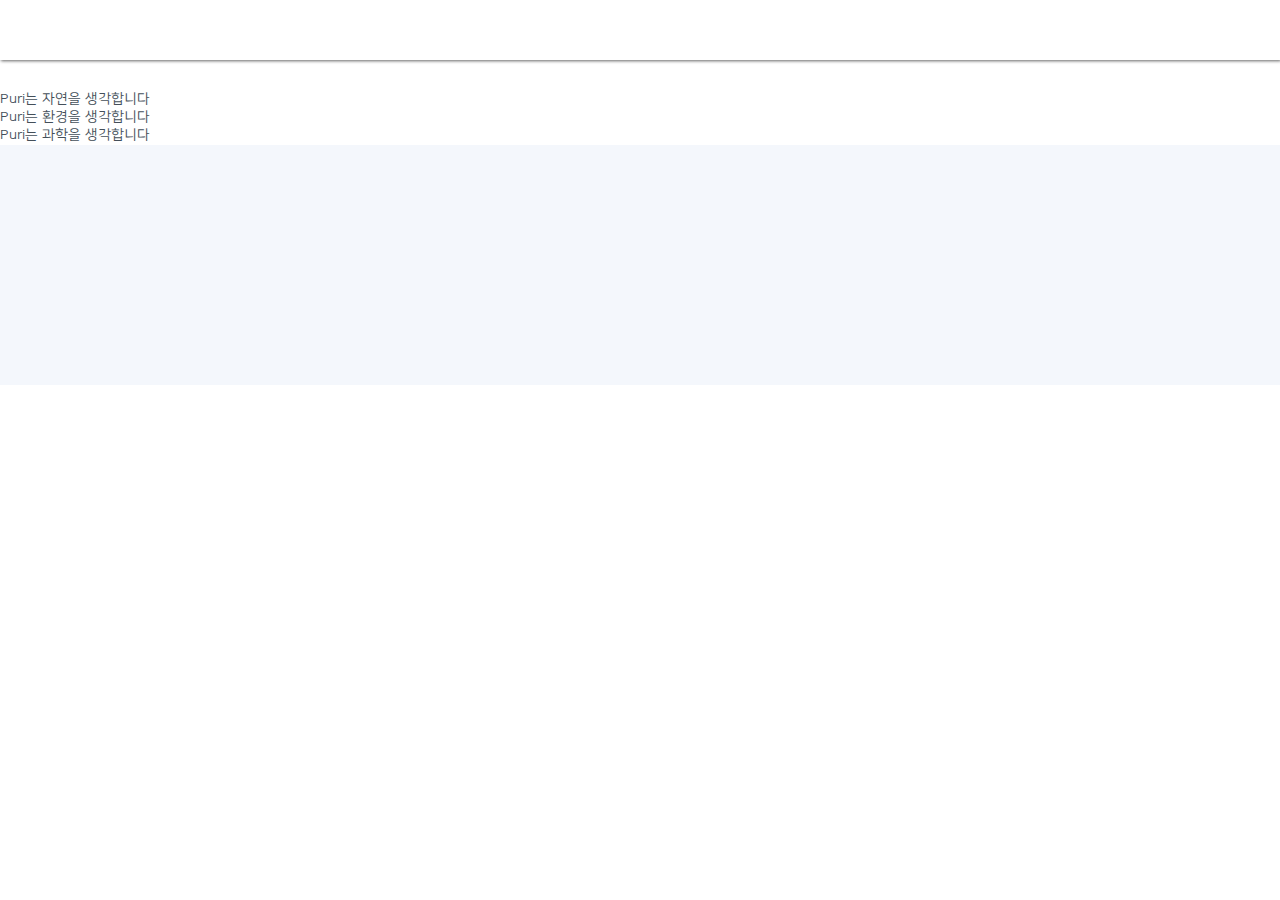
==== sub/brand.html @ 13bd7150 "index fixed, add brand page" ====
<!DOCTYPE html>
<html lang="ko">
<head>
    <meta charset="utf-8">
    <title> brand : Puri cosmetic </title>
    <meta name="viewport" content="width=device-width, initial-scale=1.0">
    <link rel="stylesheet" href="../assets/css/common.css">
    <link rel="apple-touch-icon" href="../assets/images/favicon.png"> <!-- 아이폰 전용 -->
    <link rel="shortcut icon" href="../assets/images/favicon.png"> <!-- 안드로이드폰 전용 -->
    <script src="../assets/js/jquery-1.12.4.min.js"></script>
    <script src="../assets/js/swiper.min.js"></script>
    <script src="../assets/js/common.js"></script>
</head>
<body>
    <header id="header"></header>

    <section id="content">
        <h3 class="sr-only">퓨리 브랜드 소개</h3>
        <article class="about_puri">
            <div class="swiper-container">
                <!-- 슬라이더 상세내용 그룹 -->
                <div class="swiper-wrapper">
                    <!-- 상세내용 -->
                    <div class="swiper-slide">
                        
                    </div>
                    <div class="swiper-slide">
                        
                    </div>
                    
                </div>
            
                <!-- 스크롤바 타입 -->
                <div class="swiper-scrollbar"></div>
            </div>
        </article>

        <article id="brandTab">
            <ul class="tablist" role="tablist" aria-label="브랜드 소개">
                <li class="tab" role="tab" id="tab1" aria-controls="tabpanel1"></li>
                <li class="tab" role="tab" id="tab2" aria-controls="tabpanel1"></li>
                <li class="tab" role="tab" id="tab3" aria-controls="tabpanel1"></li>
            </ul>

            <div class="tabpanel" role="tabpanel" id="tabpanel1" aria-labelledby="tab1">
                <div class="nature_visual">
                    <p>Puri는 <span>자연</span>을 생각합니다</p>
                </div>
                <div>
                    <div class="nature_img1"></div>
                    <strong></strong>
                    <p></p>
                </div>
                <div class="even">
                    <div class="nature_img2"></div>
                    <strong></strong>
                    <p></p>
                </div>
                <div>
                    <div class="nature_img3"></div>
                    <strong></strong>
                    <p></p>
                </div>
            </div>
            <div class="tabpanel" role="tabpanel" id="tabpanel2" aria-labelledby="tab2">
                <div class="eco_visual">
                    <p>Puri는 <span>환경</span>을 생각합니다</p>
                </div>
                <div>
                    <div class="eco_img1"></div>
                    <strong></strong>
                    <p></p>
                </div>
                <div class="even">
                    <div class="eco_img2"></div>
                    <strong></strong>
                    <p></p>
                </div>
                <div>
                    <div class="eco_img3"></div>
                    <strong></strong>
                    <p></p>
                </div>
            </div>
            <div class="tabpanel" role="tabpanel" id="tabpanel3" aria-labelledby="tab3">
                <div class="science_visual">
                    <p>Puri는 <span>과학</span>을 생각합니다</p>
                </div>
                <div>
                    <div class="science_img1"></div>
                    <strong></strong>
                    <p></p>
                </div>
                <div class="even">
                    <div class="science_img2"></div>
                    <strong></strong>
                    <p></p>
                </div>
                <div>
                    <div class="science_img3"></div>
                    <strong></strong>
                    <p></p>
                </div>
            </div>
        </article>
    </section>

    <footer id="footer"></footer>
</body>
</html>
---- assets/css/common.css ----
@font-face {
  font-family: nanumS;
  font-weight: 300;
  src: url("../fonts/NanumSquareL.woff") format("woff"), url("../fonts/NanumSquareL.woff2") format("woff2"), url("../fonts/NanumSquareL.ttf") format("truetype"); }
@font-face {
  font-family: nanumS;
  font-weight: 400;
  src: url("../fonts/NanumSquareR.woff") format("woff"), url("../fonts/NanumSquareR.woff2") format("woff2"), url("../fonts/NanumSquareR.ttf") format("truetype"); }
@font-face {
  font-family: nanumS;
  font-weight: 500;
  src: url("../fonts/NanumSquareB.woff") format("woff"), url("../fonts/NanumSquareB.woff2") format("woff2"), url("../fonts/NanumSquareB.ttf") format("truetype"); }
@font-face {
  font-family: ave;
  font-weight: 400;
  src: url("../fonts/AvenirLTStd-Roman.woff") format("woff"), url("../fonts/AvenirLTStd-Roman.woff2") format("woff2"), url("../fonts/AvenirLTStd-Roman.otf") format("opentype"); }
@font-face {
  font-family: ave;
  font-weight: 500;
  src: url("../fonts/Avenir-Heavy.woff") format("woff"), url("../fonts/AvenirLTStd-Heavy.woff2") format("woff2"), url("../fonts/AvenirLTStd-Heavy.ttf") format("truetype"); }
body, h1, h2, h3, h4, h5, h6, p, ul, button {
  padding: 0;
  margin: 0; }

h1, h2, h3, h4, h5, h6 {
  font-family: ave;
  color: #64b3f4; }

ul {
  list-style: none; }

a:link, a:visited, a:hover, a:active {
  text-decoration: none;
  color: inherit; }

button {
  border: none;
  background: none;
  cursor: pointer;
  color: inherit; }

img {
  vertical-align: top; }

address {
  font-style: normal; }

header, nav, section, article, footer {
  display: block; }

/* common class */
.f_l {
  float: left; }

.f_r {
  float: right; }

.p_r {
  position: relative; }

.p_a {
  position: absolute; }

.clearfix::after {
  content: "";
  display: block;
  clear: both; }

.sr-only {
  position: absolute;
  top: 0;
  left: -9999px; }

.area {
  padding-left: 16px;
  padding-right: 16px; }

.menu_area {
  padding-left: 30px;
  padding-right: 30px; }

.boxarea {
  -webkit-border-radius: 10px;
  border-radius: 10px;
  -webkit-box-shadow: 1px 1px 3px #666;
  box-shadow: 1px 1px 3px #666; }

body {
  font-family: nanumS;
  font-size: 14px;
  color: #444f59;
  line-height: 1.3; }

#wrap {
  min-width: 320px; }

#content {
  padding-top: 90px; }

/* svg */
#logo .st0 {
  fill: #64b3f4; }

#cartIcon .st0 {
  fill: none;
  stroke: #64b3f4;
  stroke-width: 7;
  stroke-linecap: round;
  stroke-linejoin: round;
  stroke-miterlimit: 10; }
#cartIcon .st1 {
  fill: none;
  stroke: #64b3f4;
  stroke-width: 6;
  stroke-linecap: round;
  stroke-linejoin: round;
  stroke-miterlimit: 10; }

#searchIcon .st2 {
  fill: none;
  stroke: #64b3f4;
  stroke-width: 7;
  stroke-linecap: round;
  stroke-linejoin: round;
  stroke-miterlimit: 10; }
#searchIcon .st3 {
  fill: none;
  stroke: #64b3f4;
  stroke-width: 7;
  stroke-linecap: round;
  stroke-linejoin: round;
  stroke-miterlimit: 10; }

/* header */
#header {
  -webkit-box-shadow: 1px 1px 3px #666;
  box-shadow: 1px 1px 3px #666;
  position: fixed;
  width: 100%;
  z-index: 700;
  height: 60px;
  background: #fff; }

#header .headertop {
  width: 100vw;
  margin: 20px 16px 12px;
  z-index: 800; }
  #header .headertop .logo, #header .headertop .quick {
    top: 0; }
  #header .headertop .logo {
    height: 28px;
    width: 60px;
    left: 50%;
    margin-left: -10vw; }
  #header .headertop .quick {
    height: 24px;
    right: 12vw; }
  #header .headertop .quick li {
    float: right;
    height: 24px;
    width: 30px;
    margin-left: 3px; }
  #header .headertop #searchIcon {
    height: 23px; }

.btn_menu {
  height: 20px;
  width: 26px;
  margin-top: 3px;
  z-index: 1000; }
  .btn_menu .line {
    -webkit-border-radius: 40px;
    border-radius: 40px;
    -webkit-transition: all 0.5s;
    -o-transition: all 0.5s;
    transition: all 0.5s;
    position: absolute;
    height: 2px;
    background: #64b3f4; }
    .btn_menu .line.top {
      top: 0;
      width: 100%; }
    .btn_menu .line.mid {
      top: 9px;
      width: 80%; }
    .btn_menu .line.btm {
      top: 18px;
      width: 60%; }

#header #headerSearch {
  visibility: hidden;
  position: fixed;
  top: 60px;
  width: 100%;
  height: 50px;
  background: #444f59;
  z-index: 800; }
  #header #headerSearch #searchForm {
    -webkit-border-radius: 100px;
    border-radius: 100px;
    position: relative;
    background: #fff;
    margin: 10px 70px 10px 16px;
    height: 30px; }
    #header #headerSearch #searchForm #searchKeyword, #header #headerSearch #searchForm button {
      position: absolute;
      top: 4px;
      height: 20px; }
    #header #headerSearch #searchForm #searchKeyword {
      border: none;
      color: inherit;
      left: 16px; }
    #header #headerSearch #searchForm button {
      right: 16px; }
  #header #headerSearch .search_close {
    position: absolute;
    width: 21px;
    height: 21px;
    top: 14px;
    right: 16px; }

/* gnb */
#dim {
  position: fixed;
  width: 100%;
  height: 100%;
  z-index: 800;
  top: 0;
  left: 0;
  background: #64b3f4; }

#header #gnb {
  /* visibility: hidden; */
  position: fixed;
  top: 0;
  left: -500px;
  bottom: 0;
  background: #fff;
  overflow-y: auto;
  z-index: 900;
  width: 90%; }

.sign_util {
  height: 50px;
  width: 100%; }
  .sign_util > button {
    -webkit-border-radius: 100px;
    border-radius: 100px;
    position: absolute;
    top: 82px;
    height: 35px;
    width: 120px;
    font-size: 15px; }
  .sign_util .signup {
    left: 0;
    margin-left: 29px;
    background: #f4f7fc; }
  .sign_util .login {
    right: 0;
    background: #64b3f4;
    color: #fff; }

/* main */
#content article h4 {
  font-size: 18px;
  letter-spacing: 3px;
  margin: 50px 0 20px; }
  #content article h4 span {
    font-weight: 400; }

.main_visual_bnr .swiper-container {
  height: 380px; }
  .main_visual_bnr .swiper-container .swiper-slide {
    width: 274px;
    height: 356px;
    margin-right: 10px; }
    .main_visual_bnr .swiper-container .swiper-slide a {
      display: block;
      width: 100%;
      height: 100%;
      background: no-repeat center; }
    .main_visual_bnr .swiper-container .swiper-slide .bnr1 {
      background-image: url("../images/main/main_banner1.jpg"); }
    .main_visual_bnr .swiper-container .swiper-slide .bnr2 {
      background-image: url("../images/main/main_banner2.jpg"); }
.main_visual_bnr .swiper-pagination-fraction {
  bottom: 100px; }

@media screen and (-webkit-min-device-pixel-ratio: 3), screen and (min-resolution: 3dpi), screen and (min-resolution: 3dppx) {
  .main_visual_bnr .bnr1 {
    background-image: url("../images/main/main_banner1x3.jpg"); } }
@media screen and (-webkit-min-device-pixel-ratio: 3), screen and (min-resolution: 3dpi), screen and (min-resolution: 3dppx) {
  .main_visual_bnr .bnr1 {
    background-image: url("../images/main/main_banner2x3.jpg"); } }
.md_visual1 {
  display: block;
  height: 113px;
  width: 100%;
  background: url("../images/main/md_img1.jpg") no-repeat;
  margin-bottom: 18px; }

.md_box {
  width: 100%; }
  .md_box, .md_box .md_visual2, .md_box .md_visual3 {
    height: 113px; }
  .md_box .md_visual2 {
    background: url("../images/main/md_img2.jpg") no-repeat;
    width: 30%;
    margin-right: 5%; }
  .md_box .md_visual3 {
    background: url("../images/main/md_img3.jpg") no-repeat;
    width: 65%; }

.main_bestsellor .swiper-container {
  height: 160px;
  width: 360px; }
  .main_bestsellor .swiper-container .swiper-slide div {
    height: 110px;
    width: 110px;
    background: no-repeat center;
    margin-bottom: 10px;
    margin-right: 10px; }
  .main_bestsellor .swiper-container .swiper-slide .best_item_img1 {
    background-image: url("../images/main/product1.jpg"); }
  .main_bestsellor .swiper-container .swiper-slide .best_item_img2 {
    background-image: url("../images/main/product2.jpg"); }
  .main_bestsellor .swiper-container .swiper-slide .best_item_img3 {
    background-image: url("../images/main/product3.jpg"); }
  .main_bestsellor .swiper-container .swiper-slide .best_item_img4 {
    background-image: url("../images/main/product4.jpg"); }
  .main_bestsellor .swiper-container .swiper-slide .best_item_img5 {
    background-image: url("../images/main/product5.jpg"); }

.main_brand .main_brand_img {
  width: 100%;
  height: 172px;
  background: url("../images/main/main_brand.jpg") no-repeat center;
  margin-bottom: 50px; }

/* brand page */
/* footer */
#footer {
  width: 100%;
  height: 240px;
  background: #f4f7fc; }
  #footer ul {
    height: 16px;
    padding: 18px 0;
    color: #666;
    width: 360px; }
    #footer ul li {
      padding-right: 20px; }
  #footer strong {
    font-size: 16px; }
  #footer address {
    margin: 18px 0 18px; }
    #footer address span {
      color: #666;
      margin-bottom: 5px; }
    #footer address span::after {
      content: "";
      display: inline-block;
      width: 1px;
      height: 13px;
      margin: 2px 5px 0;
      background: #666; }

@media screen and (-webkit-min-device-pixel-ratio: 3), screen and (min-resolution: 3dpi), screen and (min-resolution: 3dppx) {
  .main_topvisual::before {
    background-image: url("../images/main/mv01x3.jpg"); } }

/*# sourceMappingURL=common.css.map */
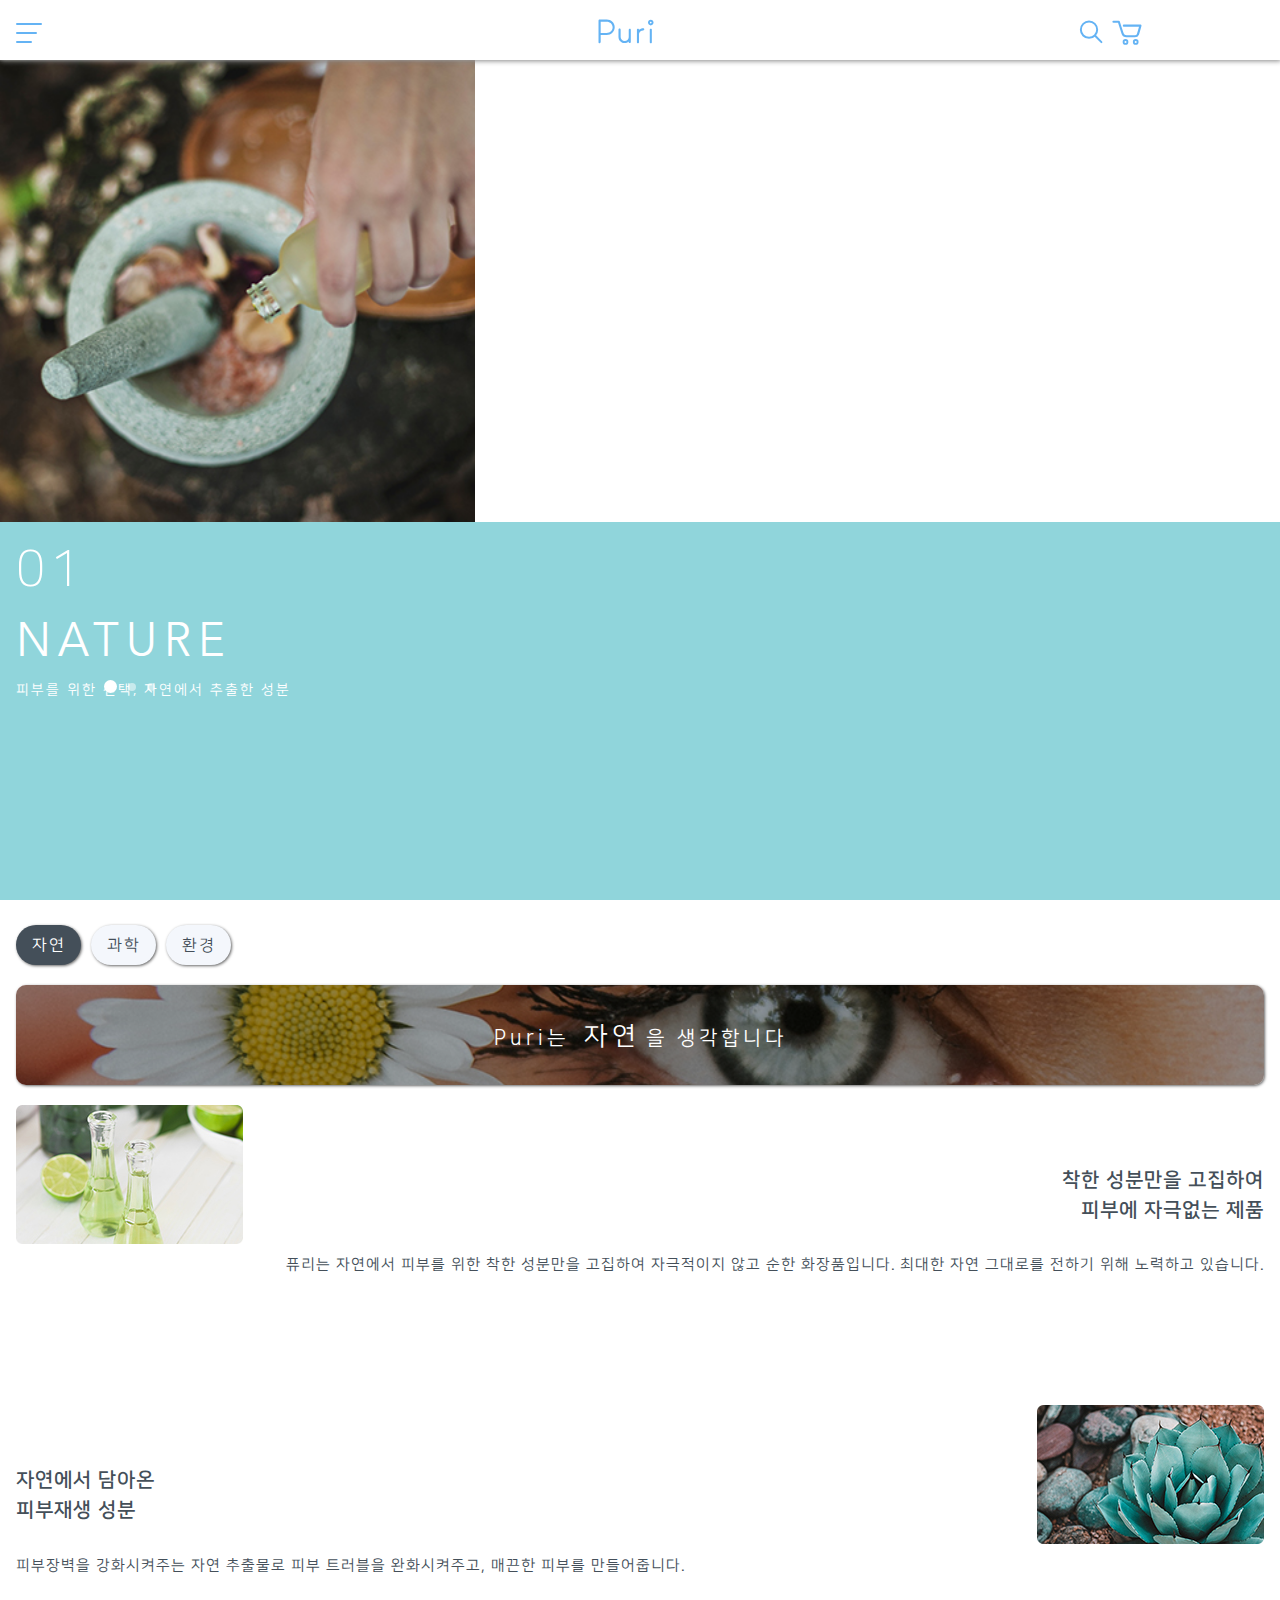
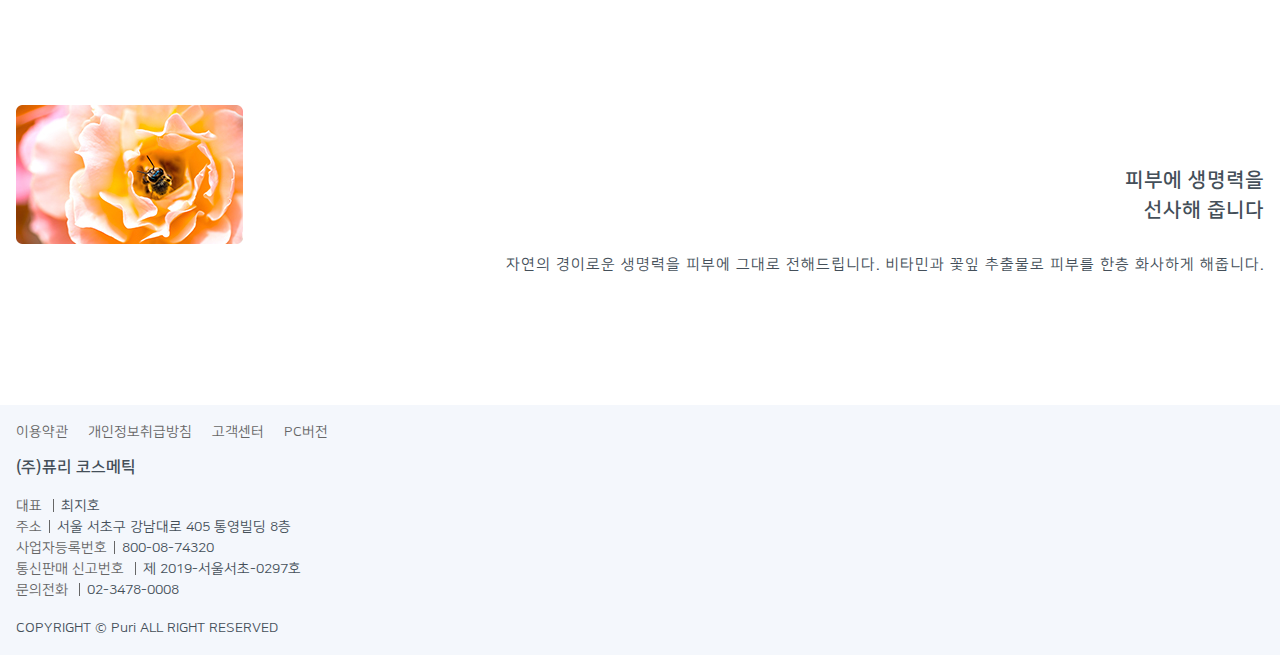
==== commit ac96af25: "1/13 project final" ====
--- a/sub/brand.html
+++ b/sub/brand.html
@@ -4,6 +4,7 @@
     <meta charset="utf-8">
     <title> brand : Puri cosmetic </title>
     <meta name="viewport" content="width=device-width, initial-scale=1.0">
+    <link rel="stylesheet" href="../assets/css/swiper.css">
     <link rel="stylesheet" href="../assets/css/common.css">
     <link rel="apple-touch-icon" href="../assets/images/favicon.png"> <!-- 아이폰 전용 -->
     <link rel="shortcut icon" href="../assets/images/favicon.png"> <!-- 안드로이드폰 전용 -->
@@ -12,99 +13,423 @@
     <script src="../assets/js/common.js"></script>
 </head>
 <body>
-    <header id="header"></header>
+    <div id="wrap">
+        <header id="header">
+            <!-- fixed -->
+            <div class="headertop p_r">
+                <!-- bg - lower than nav -->
+                <h1 class="logo p_a">
+                    <a href="../index.html" title="퓨리">
+                        <svg version="1.1" id="logo" xmlns="http://www.w3.org/2000/svg"
+                            xmlns:xlink="http://www.w3.org/1999/xlink" x="0px" y="0px" viewBox="0 0 66.7 30"
+                            style="enable-background:new 0 0 66.7 30;" xml:space="preserve">
+                            <path class="st3"
+                                d="M11.9,1.8H4C3.3,1.8,2.8,2.3,2.8,3v23.9C2.8,27.5,3.3,28,4,28c0.6,0,1.2-0.5,1.2-1.2v-7.9h6.7c5,0,8.9-3.8,8.9-8.6C20.8,5.6,16.9,1.8,11.9,1.8z M18.5,10.4c0,3.5-2.8,6.2-6.6,6.2H5.2V4.1h6.7C15.6,4.1,18.5,6.8,18.5,10.4z" />
+                            <path class="st3"
+                                d="M37.6,12c-0.6,0-1.2,0.5-1.2,1.2l0,8.2c-0.1,2.4-2.1,4.3-4.5,4.3c-2.5,0-4.5-2-4.5-4.5V13c0-0.6-0.5-1.2-1.2-1.2s-1.2,0.5-1.2,1.2v8.1c0,3.8,3.1,6.8,6.8,6.8c1.7,0,3.3-0.6,4.5-1.7v0.5c0,0.6,0.5,1.2,1.2,1.2c0.6,0,1.2-0.5,1.2-1.2V13.2C38.8,12.5,38.3,12,37.6,12z" />
+                            <path class="st3"
+                                d="M52.5,11.4c-1.7,0-3.4,0.6-4.7,1.8v-0.1c0-0.6-0.5-1.1-1.1-1.1h-0.1c-0.6,0-1.1,0.5-1.1,1.1v13.8c0,0.6,0.5,1.1,1.1,1.1h0.1c0.6,0,1.1-0.5,1.1-1.1l0-9c0.1-2.4,2.1-4.1,4.7-4.1c0.6,0,1.2-0.5,1.2-1.2S53.2,11.4,52.5,11.4z" />
+                            <g>
+                                <path class="st3"
+                                    d="M61,12h-0.1c-0.6,0-1.1,0.5-1.1,1.1v13.8c0,0.6,0.5,1.1,1.1,1.1H61c0.6,0,1.1-0.5,1.1-1.1V13.1C62.1,12.5,61.6,12,61,12z" />
+                                <path class="st3"
+                                    d="M60.9,2c-1.7,0-3.1,1.4-3.1,3.1s1.4,3.1,3.1,3.1c1.7,0,3.1-1.4,3.1-3.1S62.6,2,60.9,2zM61.9,5.1c0,0.5-0.4,1-1,1c-0.5,0-1-0.4-1-1c0-0.5,0.4-1,1-1C61.5,4.2,61.9,4.6,61.9,5.1z" />
+                            </g>
+                        </svg>
+                    </a>
+                </h1>
+                <ul class="quick p_a">
+                    <li>
+                        <a href="">
+                            <span class="sr-only">장바구니</span>
+                            <svg version="1.1" id="cartIcon" xmlns="http://www.w3.org/2000/svg"
+                                xmlns:xlink="http://www.w3.org/1999/xlink" x="0px" y="0px" viewBox="0 0 99 84"
+                                style="enable-background:new 0 0 99 84;" xml:space="preserve">
+                                <path class="st0"
+                                    d="M4.8,5.6h17.7c6.7,21.3,11.7,36.4,13,40.4c1.8,5.8,6.8,7.7,12.6,7.7s21.2,0,27.2,0c6,0,8.6-1.7,10.3-6.4s8.3-28.7,8.3-28.7H39.1" />
+                                <circle class="st1" cx="44.6" cy="72.5" r="6.4" />
+                                <circle class="st1" cx="78.3" cy="72.5" r="6.4" />
+                            </svg>
+                        </a>
+                    </li>
+                    <li>
+                        <button type="button" id="search_btn" title="검색바 열기">
+                            <svg version="1.1" id="searchIcon" xmlns="http://www.w3.org/2000/svg"
+                                xmlns:xlink="http://www.w3.org/1999/xlink" x="0px" y="0px" viewBox="0 0 86.5 85"
+                                style="enable-background:new 0 0 86.5 85;" xml:space="preserve">
+                                <path class="st0"
+                                    d="M55.9,54.7c-11.3,11.3-29.5,11.3-40.8,0s-11.3-29.5,0-40.8s29.5-11.3,40.8,0S67.2,43.4,55.9,54.7" />
+                                <line class="st1" x1="57.2" y1="56" x2="79.4" y2="78.2" />
+                            </svg>
+                        </button>
+                    </li>
+                </ul>
+            </div>
+            <button type="button" class="btn_menu p_r">
+                <span class="sr-only">메뉴열기</span>
+                <span class="line top"></span>
+                <span class="line mid"></span>
+                <span class="line btm"></span>
+            </button>
+            <div class="header_search" id="headerSearch">
+                <form class="search_form" id="searchForm" action="index.html">
+                    <label for="searchKeyword" class="sr-only">검색창</label>
+                    <input type="text" id="searchKeyword" placeholder="검색어를 입력하세요">
+                    <button>
+                        <svg version="1.1" id="searchIcon2" xmlns="http://www.w3.org/2000/svg"
+                            xmlns:xlink="http://www.w3.org/1999/xlink" x="0px" y="0px" viewBox="0 0 86.5 85"
+                            style="enable-background:new 0 0 86.5 85;" xml:space="preserve">
+                            <path class="st0"
+                                d="M55.9,54.7c-11.3,11.3-29.5,11.3-40.8,0s-11.3-29.5,0-40.8s29.5-11.3,40.8,0S67.2,43.4,55.9,54.7" />
+                            <line class="st1" x1="57.2" y1="56" x2="79.4" y2="78.2" />
+                        </svg>
+                    </button>
+                </form>
+                <button type="button" class="search_close">
+                    <img src="../assets/images/common/search_close.png" alt="검색창 닫기"
+                        srcset="../assets/images/common/search_closex3.png 3x">
+                </button>
+            </div>
+            <!-- menu -->
+            <!-- <div id="dim"></div> 스크립트로 동적 생성-->
+            <nav id="gnb">
+                <h1 class="logo p_a">
+                    <a href="../sub/brand.html" data-link="first" title="브랜드 소개">
+                        <svg version="1.1" id="logoIcon" xmlns="http://www.w3.org/2000/svg"
+                            xmlns:xlink="http://www.w3.org/1999/xlink" x="0px" y="0px" viewBox="0 0 119.4 58.9"
+                            style="enable-background:new 0 0 119.4 58.9;" xml:space="preserve">
+                            <g id="XMLID_98_">
+                                <path id="XMLID_106_" class="st3" d="M37.7,8.2h-7.9c-0.6,0-1.2,0.5-1.2,1.2v23.9c0,0.6,0.5,1.2,1.2,1.2c0.6,0,1.2-0.5,1.2-1.2v-7.9h6.7c5,0,8.9-3.8,8.9-8.6C46.6,12,42.7,8.2,37.7,8.2z M44.3,16.8c0,3.5-2.8,6.2-6.6,6.2H31V10.6h6.7C41.5,10.6,44.3,13.2,44.3,16.8z" />
+                                <path id="XMLID_105_" class="st3" d="M63.4,18.4c-0.6,0-1.2,0.5-1.2,1.2l0,8.2c-0.1,2.4-2.1,4.3-4.5,4.3c-2.5,0-4.5-2-4.5-4.5v-8.1c0-0.6-0.5-1.2-1.2-1.2c-0.6,0-1.2,0.5-1.2,1.2v8.1c0,3.8,3.1,6.8,6.8,6.8c1.7,0,3.3-0.6,4.5-1.7v0.5c0,0.6,0.5,1.2,1.2,1.2s1.2-0.5,1.2-1.2V19.6C64.6,19,64.1,18.4,63.4,18.4z" />
+                                <path id="XMLID_104_" class="st3"
+                                    d="M78.3,17.9c-1.7,0-3.4,0.6-4.7,1.8v-0.1c0-0.6-0.5-1.1-1.1-1.1h-0.1c-0.6,0-1.1,0.5-1.1,1.1v13.8c0,0.6,0.5,1.1,1.1,1.1h0.1c0.6,0,1.1-0.5,1.1-1.1l0-9c0.1-2.4,2.1-4.1,4.7-4.1c0.6,0,1.2-0.5,1.2-1.2S79,17.9,78.3,17.9z" />
+                                <g id="XMLID_99_">
+                                    <path id="XMLID_103_" class="st3" d="M86.8,18.4h-0.1c-0.6,0-1.1,0.5-1.1,1.1v13.8c0,0.6,0.5,1.1,1.1,1.1h0.1c0.6,0,1.1-0.5,1.1-1.1V19.5C87.9,18.9,87.4,18.4,86.8,18.4z" />
+                                    <path id="XMLID_100_" class="st3" d="M86.7,8.5c-1.7,0-3.1,1.4-3.1,3.1s1.4,3.1,3.1,3.1c1.7,0,3.1-1.4,3.1-3.1S88.5,8.5,86.7,8.5zM87.7,11.6c0,0.5-0.4,1-1,1s-1-0.4-1-1c0-0.5,0.4-1,1-1S87.7,11,87.7,11.6z" />
+                                </g>
+                            </g>
+                            <g id="XMLID_96_">
+                                <path id="XMLID_97_" class="st0" d="M31.3,41.1c0.4,0,0.8,0,1.1,0.1c0.3,0.1,0.6,0.2,0.8,0.3c0.1,0.1,0.2,0.2,0.2,0.3
+                                    c0,0.1,0,0.2-0.1,0.3c-0.1,0.1-0.2,0.1-0.3,0.2c-0.1,0-0.2,0-0.3-0.1c-0.2-0.1-0.4-0.2-0.7-0.3c-0.2-0.1-0.5-0.1-0.8-0.1
+                                    c-0.6,0-1.1,0.2-1.4,0.5c-0.3,0.4-0.5,0.9-0.5,1.7v0.3c0,0.8,0.2,1.3,0.5,1.7c0.3,0.4,0.8,0.5,1.4,0.5c0.4,0,0.7,0,0.9-0.1
+                                    c0.3-0.1,0.5-0.2,0.7-0.3c0.1-0.1,0.2-0.1,0.3-0.1c0.1,0,0.2,0.1,0.3,0.2c0.1,0.1,0.1,0.2,0.1,0.3c0,0.1-0.1,0.2-0.2,0.3
+                                    c-0.3,0.2-0.6,0.3-1,0.4c-0.4,0.1-0.8,0.1-1.2,0.1c-0.9,0-1.6-0.2-2.1-0.7c-0.5-0.5-0.7-1.2-0.7-2.2v-0.4c0-1,0.2-1.8,0.7-2.2
+                                    C29.7,41.4,30.4,41.1,31.3,41.1z"/>
+                                <path id="XMLID_110_" class="st0" d="M38.5,41.1c0.9,0,1.6,0.2,2.1,0.7c0.5,0.5,0.7,1.2,0.7,2.2v0.4c0,1-0.2,1.8-0.7,2.2
+                                    c-0.5,0.5-1.2,0.7-2.1,0.7c-0.9,0-1.6-0.2-2.1-0.7c-0.5-0.5-0.7-1.2-0.7-2.2v-0.4c0-1,0.2-1.8,0.7-2.2
+                                    C36.9,41.4,37.6,41.1,38.5,41.1z M38.5,41.9c-0.6,0-1.1,0.2-1.4,0.5c-0.3,0.3-0.5,0.9-0.5,1.7v0.3c0,0.8,0.2,1.4,0.5,1.7
+                                    c0.3,0.3,0.8,0.5,1.4,0.5c0.6,0,1.1-0.2,1.4-0.5c0.3-0.3,0.5-0.9,0.5-1.7v-0.3c0-0.8-0.2-1.4-0.5-1.7
+                                    C39.6,42.1,39.2,41.9,38.5,41.9z"/>
+                                <path id="XMLID_113_" class="st0" d="M45.9,41.1c0.7,0,1.3,0.1,1.8,0.4c0.1,0.1,0.2,0.1,0.2,0.2c0,0.1,0,0.2,0,0.3
+                                    c-0.1,0.1-0.1,0.2-0.2,0.2c-0.1,0-0.2,0-0.3,0c-0.2-0.1-0.4-0.2-0.6-0.2c-0.2,0-0.5-0.1-0.8-0.1c-0.2,0-0.4,0-0.6,0.1
+                                    c-0.2,0-0.3,0.1-0.4,0.2s-0.2,0.2-0.3,0.3c-0.1,0.1-0.1,0.2-0.1,0.3v0.1c0,0.1,0,0.2,0.1,0.3c0,0.1,0.1,0.2,0.2,0.3
+                                    c0.1,0.1,0.3,0.1,0.5,0.2c0.2,0.1,0.4,0.1,0.7,0.2c0.4,0.1,0.8,0.2,1.1,0.3c0.3,0.1,0.5,0.2,0.7,0.4c0.2,0.1,0.3,0.3,0.4,0.5
+                                    c0.1,0.2,0.1,0.4,0.1,0.6v0.1c0,0.5-0.2,1-0.6,1.3c-0.4,0.3-1,0.5-1.8,0.5c-0.4,0-0.8,0-1.2-0.1c-0.4-0.1-0.7-0.2-1-0.4
+                                    c-0.1-0.1-0.2-0.1-0.2-0.3c0-0.1,0-0.2,0.1-0.3s0.2-0.2,0.3-0.2c0.1,0,0.2,0,0.3,0.1c0.2,0.1,0.5,0.2,0.8,0.3s0.6,0.1,0.9,0.1
+                                    c0.5,0,0.8-0.1,1.1-0.3c0.2-0.2,0.4-0.4,0.4-0.6v-0.1c0-0.1,0-0.3-0.1-0.4c-0.1-0.1-0.1-0.2-0.3-0.3c-0.1-0.1-0.3-0.2-0.5-0.2
+                                    c-0.2-0.1-0.4-0.1-0.7-0.2c-0.4-0.1-0.7-0.1-1-0.2c-0.3-0.1-0.5-0.2-0.7-0.3c-0.2-0.1-0.3-0.3-0.4-0.5c-0.1-0.2-0.1-0.4-0.1-0.7
+                                    v-0.1c0-0.2,0.1-0.5,0.2-0.7c0.1-0.2,0.3-0.4,0.5-0.5c0.2-0.1,0.4-0.3,0.7-0.4C45.2,41.2,45.6,41.1,45.9,41.1z"/>
+                                <path id="XMLID_115_" class="st0" d="M51.7,41.2c0.1,0,0.1,0,0.2,0.1c0.1,0,0.1,0.1,0.2,0.2c0.1,0.1,0.1,0.2,0.2,0.3l1.7,3.5
+                                    l1.7-3.5c0.1-0.1,0.1-0.3,0.2-0.3c0.1-0.1,0.1-0.2,0.2-0.2c0.1,0,0.1-0.1,0.2-0.1c0.1,0,0.2,0,0.3,0h0.1c0.2,0,0.4,0,0.5,0.1
+                                    c0.1,0.1,0.1,0.2,0.1,0.5v5.3c0,0.1,0,0.2-0.1,0.3c-0.1,0.1-0.2,0.1-0.3,0.1s-0.2,0-0.3-0.1c-0.1-0.1-0.1-0.1-0.1-0.3v-5
+                                    c-0.1,0.2-0.1,0.4-0.2,0.5c-0.1,0.1-0.1,0.3-0.2,0.4l-1.5,3c-0.1,0.1-0.1,0.2-0.2,0.3c-0.1,0-0.2,0.1-0.3,0.1c-0.1,0-0.3,0-0.3-0.1
+                                    c-0.1-0.1-0.2-0.2-0.2-0.3l-1.5-3c-0.1-0.1-0.1-0.3-0.2-0.4c-0.1-0.1-0.1-0.3-0.2-0.5v5c0,0.1,0,0.2-0.1,0.3
+                                    c-0.1,0.1-0.2,0.1-0.3,0.1c-0.1,0-0.2,0-0.3-0.1c-0.1-0.1-0.1-0.1-0.1-0.3v-5.3c0-0.2,0-0.4,0.1-0.5c0.1-0.1,0.3-0.1,0.5-0.1h0.1
+                                    C51.5,41.2,51.6,41.2,51.7,41.2z"/>
+                                <path id="XMLID_117_" class="st0" d="M64.1,41.3c0.1,0.1,0.1,0.2,0.1,0.3s0,0.2-0.1,0.3c-0.1,0.1-0.1,0.1-0.3,0.1h-3.1v1.9h2.9
+                                    c0.1,0,0.2,0,0.2,0.1C64,44,64,44.1,64,44.2s0,0.2-0.1,0.3c-0.1,0.1-0.1,0.1-0.2,0.1h-2.9v2.1h3.1c0.1,0,0.2,0,0.3,0.1
+                                    c0.1,0.1,0.1,0.2,0.1,0.3c0,0.1,0,0.2-0.1,0.3c-0.1,0.1-0.1,0.1-0.3,0.1h-3.4c-0.3,0-0.5,0-0.6-0.1c-0.1-0.1-0.2-0.3-0.2-0.5v-4.9
+                                    c0-0.2,0.1-0.4,0.2-0.5c0.1-0.1,0.3-0.1,0.6-0.1h3.3C64,41.2,64.1,41.2,64.1,41.3z"/>
+                                <path id="XMLID_119_" class="st0" d="M71.2,41.3c0.1,0.1,0.1,0.2,0.1,0.3c0,0.1,0,0.2-0.1,0.3C71.1,41.9,71,42,70.9,42h-1.8v5.1
+                                    c0,0.1,0,0.2-0.1,0.3c-0.1,0.1-0.2,0.1-0.3,0.1s-0.2,0-0.3-0.1c-0.1-0.1-0.1-0.2-0.1-0.3V42h-1.8c-0.1,0-0.2,0-0.3-0.1
+                                    c-0.1-0.1-0.1-0.2-0.1-0.3c0-0.1,0-0.2,0.1-0.3c0.1-0.1,0.1-0.1,0.3-0.1h4.6C71,41.2,71.1,41.3,71.2,41.3z"/>
+                                <path id="XMLID_121_" class="st0" d="M73.6,41.2c0.1,0,0.2,0,0.3,0.1c0.1,0.1,0.1,0.2,0.1,0.3v5.5c0,0.1,0,0.2-0.1,0.3
+                                    c-0.1,0.1-0.2,0.1-0.3,0.1c-0.1,0-0.2,0-0.3-0.1c-0.1-0.1-0.1-0.2-0.1-0.3v-5.5c0-0.1,0-0.2,0.1-0.3C73.4,41.2,73.5,41.2,73.6,41.2
+                                    z"/>
+                                <path id="XMLID_123_" class="st0" d="M79.3,41.1c0.4,0,0.8,0,1.1,0.1c0.3,0.1,0.6,0.2,0.8,0.3c0.1,0.1,0.2,0.2,0.2,0.3
+                                    c0,0.1,0,0.2-0.1,0.3c-0.1,0.1-0.2,0.1-0.3,0.2c-0.1,0-0.2,0-0.3-0.1c-0.2-0.1-0.4-0.2-0.7-0.3c-0.2-0.1-0.5-0.1-0.8-0.1
+                                    c-0.6,0-1.1,0.2-1.4,0.5c-0.3,0.4-0.5,0.9-0.5,1.7v0.3c0,0.8,0.2,1.3,0.5,1.7c0.3,0.4,0.8,0.5,1.4,0.5c0.4,0,0.7,0,0.9-0.1
+                                    c0.3-0.1,0.5-0.2,0.7-0.3c0.1-0.1,0.2-0.1,0.3-0.1c0.1,0,0.2,0.1,0.3,0.2s0.1,0.2,0.1,0.3c0,0.1-0.1,0.2-0.2,0.3
+                                    c-0.3,0.2-0.6,0.3-1,0.4c-0.4,0.1-0.8,0.1-1.2,0.1c-0.9,0-1.6-0.2-2.1-0.7c-0.5-0.5-0.7-1.2-0.7-2.2v-0.4c0-1,0.2-1.8,0.7-2.2
+                                    C77.7,41.4,78.4,41.1,79.3,41.1z"/>
+                                <path id="XMLID_125_" class="st0" d="M86.1,41.1c0.7,0,1.3,0.1,1.8,0.4c0.1,0.1,0.2,0.1,0.2,0.2c0,0.1,0,0.2,0,0.3
+                                    c-0.1,0.1-0.1,0.2-0.2,0.2c-0.1,0-0.2,0-0.3,0c-0.2-0.1-0.4-0.2-0.6-0.2c-0.2,0-0.5-0.1-0.8-0.1c-0.2,0-0.4,0-0.6,0.1
+                                    c-0.2,0-0.3,0.1-0.4,0.2c-0.1,0.1-0.2,0.2-0.3,0.3c-0.1,0.1-0.1,0.2-0.1,0.3v0.1c0,0.1,0,0.2,0.1,0.3c0,0.1,0.1,0.2,0.2,0.3
+                                    c0.1,0.1,0.3,0.1,0.5,0.2c0.2,0.1,0.4,0.1,0.7,0.2c0.4,0.1,0.8,0.2,1.1,0.3c0.3,0.1,0.5,0.2,0.7,0.4c0.2,0.1,0.3,0.3,0.4,0.5
+                                    c0.1,0.2,0.1,0.4,0.1,0.6v0.1c0,0.5-0.2,1-0.6,1.3c-0.4,0.3-1,0.5-1.8,0.5c-0.4,0-0.8,0-1.2-0.1c-0.4-0.1-0.7-0.2-1-0.4
+                                    c-0.1-0.1-0.2-0.1-0.2-0.3c0-0.1,0-0.2,0.1-0.3c0.1-0.1,0.2-0.2,0.3-0.2c0.1,0,0.2,0,0.3,0.1c0.2,0.1,0.5,0.2,0.8,0.3
+                                    c0.3,0.1,0.6,0.1,0.9,0.1c0.5,0,0.8-0.1,1.1-0.3c0.2-0.2,0.4-0.4,0.4-0.6v-0.1c0-0.1,0-0.3-0.1-0.4c-0.1-0.1-0.1-0.2-0.3-0.3
+                                    c-0.1-0.1-0.3-0.2-0.5-0.2c-0.2-0.1-0.4-0.1-0.7-0.2c-0.4-0.1-0.7-0.1-1-0.2c-0.3-0.1-0.5-0.2-0.7-0.3c-0.2-0.1-0.3-0.3-0.4-0.5
+                                    c-0.1-0.2-0.1-0.4-0.1-0.7v-0.1c0-0.2,0.1-0.5,0.2-0.7c0.1-0.2,0.3-0.4,0.5-0.5c0.2-0.1,0.4-0.3,0.7-0.4S85.8,41.1,86.1,41.1z"/>
+                            </g>
+                        </svg>
+                    </a>
+                </h1>
+                <a href="../index.html" id="homeBtn">
+                    <span class="sr-only">홈</span>
+                    <svg version="1.1" id="homeIcon" xmlns="http://www.w3.org/2000/svg"
+                        xmlns:xlink="http://www.w3.org/1999/xlink" x="0px" y="0px" viewBox="0 0 99 84"
+                        style="enable-background:new 0 0 99 84;" xml:space="preserve">
+                        <polyline class="st0" points="80.4,44.1 80.4,77.9 20,77.9 20,44.1 " />
+                        <polyline class="st0" points="7.5,38 50.2,6.7 92.9,38 " />
+                        <path class="st0"
+                            d="M46.6,77.8V56.8c0-5.3,4-9.6,8.8-9.6h1c4.8,0,8.8,4.3,8.8,9.6v21.1" />
+                    </svg>
+                </a>
+                <div class="sign_util">
+                    <button type="button" class="signup">회원가입</button>
+                    <button type="button" class="login">로그인</button>
+                </div>
+                <div class="menu_area">
+                    <ul class="quick_menu">
+                        <li class="order">
+                            <a href="">
+                                <div class="icon">
+                                    <svg version="1.1" id="order" xmlns="http://www.w3.org/2000/svg"
+                                        xmlns:xlink="http://www.w3.org/1999/xlink" x="0px" y="0px" viewBox="0 0 99 84"
+                                        style="enable-background:new 0 0 99 84;" xml:space="preserve">
 
-    <section id="content">
-        <h3 class="sr-only">퓨리 브랜드 소개</h3>
-        <article class="about_puri">
-            <div class="swiper-container">
-                <!-- 슬라이더 상세내용 그룹 -->
-                <div class="swiper-wrapper">
-                    <!-- 상세내용 -->
-                    <div class="swiper-slide">
-                        
+                                        <path class="st0"
+                                            d="M17.7,54.5v15.7c0,4,3.2,7.2,7.2,7.2c4,0,7.2-3.2,7.2-7.2V54.5H17.7z" />
+                                        <path class="st0" d="M55.7,12.9L63.6,5l7.9,7.9l7.9-7.9v62.6c0,6.5-3.6,9.7-10.1,9.7c0,0-47.5,0-44.2,0
+	c4.9,0,7-2.2,7-9.7V5.1l7.8,7.8L47.8,5L55.7,12.9z" />
+                                        <line class="st0" x1="42.6" y1="27.4" x2="68.6" y2="27.4" />
+                                        <line class="st0" x1="42.6" y1="40.1" x2="68.6" y2="40.1" />
+                                        <line class="st0" x1="42.6" y1="52.9" x2="57.9" y2="52.9" />
+                                    </svg>
+                                </div>
+                                주문내역
+                            </a>
+                        </li>
+                        <li class="like">
+                            <a href="">
+                                <div class="icon">
+                                    <svg version="1.1" id="like" xmlns="http://www.w3.org/2000/svg"
+                                        xmlns:xlink="http://www.w3.org/1999/xlink" x="0px" y="0px" viewBox="0 0 99 84"
+                                        style="enable-background:new 0 0 99 84;" xml:space="preserve">                                        
+                                        <path class="st0" d="M69.3,10.4c-11.9,0-18.1,12.4-18.1,12.4S45,10.4,33.1,10.4c-11.9,0-18.4,8.9-18.4,18.6
+	s8.4,18.7,15.6,26.7c7.2,8,20.9,20.1,20.9,20.1s13.7-12.2,20.9-20.1c7.2-8,15.6-17,15.6-26.7S81.1,10.4,69.3,10.4z" />
+                                    </svg>
+                                </div>
+                                찜한목록
+                            </a>
+                        </li>
+                        <li class="recent">
+                            <a href="">
+                                <div class="icon">
+                                    <svg version="1.1" id="recent" xmlns="http://www.w3.org/2000/svg"
+                                        xmlns:xlink="http://www.w3.org/1999/xlink" x="0px" y="0px" viewBox="0 0 99 84"
+                                        style="enable-background:new 0 0 99 84;" xml:space="preserve">
+                                        <path class="st0"
+                                            d="M50.5,4.8c20.6,0,37.3,16.7,37.3,37.3S71.1,79.4,50.5,79.4S13.2,62.7,13.2,42.1" />
+                                        <polyline class="st0" points="21.8,50.1 13.1,41.4 4.4,50.1 " />
+                                        <polyline class="st0" points="48.8,18.1 48.8,42.3 70.5,42.3 " />
+                                    </svg>
+                                </div>
+                                최근본상품
+                            </a>
+                        </li>
+                        <li class="cart">
+                            <a href="">
+                                <div class="icon">
+                                    <svg version="1.1" id="cart" xmlns="http://www.w3.org/2000/svg"
+                                    xmlns:xlink="http://www.w3.org/1999/xlink" x="0px" y="0px" viewBox="0 0 99 84"
+                                    style="enable-background:new 0 0 99 84;" xml:space="preserve">
+                                        <path class="st0"
+                                            d="M4.8,5.6h17.7c6.7,21.3,11.7,36.4,13,40.4c1.8,5.8,6.8,7.7,12.6,7.7s21.2,0,27.2,0c6,0,8.6-1.7,10.3-6.4s8.3-28.7,8.3-28.7H39.1" />
+                                        <circle class="st1" cx="44.6" cy="72.5" r="6.4" />
+                                        <circle class="st1" cx="78.3" cy="72.5" r="6.4" />
+                                    </svg>
+                                </div>
+                                장바구니
+                            </a>
+                        </li>
+                    </ul>
+                    <div id="categoryTab">
+                        <ul class="tablist" role="tablist" aria-label="제품 카테고리">
+                            <li class="tab first" role="tab" id="tab1" aria-controls="tabpanel1">유형별</li>
+                            <li class="tab last" role="tab" id="tab2" aria-controls="tabpanel2">타입별</li>
+                        </ul>
+                        <div class="tabpanel clearfix" role="tabpanel" id="tabpanel1" aria-labelledby="tab1">
+                            <ul class="f_l">
+                                <li><a href="../sub/product_skincare.html">스킨케어</a></li>
+                                <li><a href="">클렌징&팩</a></li>
+                                <li><a href="">아이</a></li>
+                                <li><a href="">바디&헤어</a></li>
+                                <li><a href="">화장소품</a></li>
+                            </ul>
+                            <ul class="f_l">
+                                <li><a href="">선케어</a></li>
+                                <li><a href="">베이스</a></li>
+                                <li><a href="">립</a></li>
+                                <li><a href="">네일&향수</a></li>
+                            </ul>
+                        </div>
+                        <div class="tabpanel clearfix" role="tabpanel" id="tabpanel2" aria-labelledby="tab2">
+                            <ul class="f_l">
+                                <li><a href="">건성</a></li>
+                                <li><a href="">중성</a></li>
+                                <li><a href="">지성</a></li>
+                                <li><a href="">수부지</a></li>
+                            </ul>
+                            <ul class="f_l">
+                                <li><a href="">복합성</a></li>
+                                <li><a href="">고민성</a></li>
+                                <li><a href="">민감성</a></li>
+                            </ul>
+                        </div>
                     </div>
-                    <div class="swiper-slide">
-                        
+                    <ul class="fold">
+                        <li>
+                            <a href=""><span></span>EVENT</a>
+                            <ul>
+                                <li><a href="">진행중인 이벤트</a></li>
+                                <li><a href="">샘플 체험</a></li>
+                            </ul>
+                        </li>
+                        <li>
+                            <a href=""><span></span>COMMUNITY</a>
+                            <ul>
+                                <li><a href="">공지&당첨자</a></li>
+                                <li><a href="">베스트 후기</a></li>
+                                <li><a href="">쇼핑 랭킹</a></li>
+                            </ul>
+                        </li>
+                    </ul>
+                </div>
+                <ul class="menu_btm area">
+                    <li><a href="" class="boxarea">멤버쉽</a></li>
+                    <li><a href="" class="boxarea">매장 소개</a></li>
+                    <li><a href="" class="boxarea" data-link="last">고객센터</a></li>
+                </ul>
+            </nav>
+        </header>
+    
+        <section id="content">
+            <h3 class="sr-only">퓨리 브랜드 소개</h3>
+            <article id="aboutPuri">
+                <div class="swiper-container">
+                    <!-- 슬라이더 상세내용 그룹 -->
+                    <div class="swiper-wrapper">
+                        <!-- 상세내용 -->
+                        <div class="swiper-slide">
+                            <img src="../assets/images/brand/about_slide_img.jpg" alt="" srcset="../assets/images/brand/about_slide_imgx3.jpg 3x">
+                            <div class="txt_box1">
+                                <span>01</span>
+                                <strong>NATURE</strong>
+                                <p>피부를 위한 선택, 자연에서 추출한 성분</p>
+                            </div>
+                        </div>
+                        <div class="swiper-slide">
+                            <img src="../assets/images/brand/about_slide_img2.jpg" alt="" srcset="../assets/images/brand/about_slide_img2x3.jpg 3x">
+                            <div class="txt_box2">
+                                <span>02</span>
+                                <strong>SCIENCE</strong>
+                                <p>피부에 꼭 맞는 과학적인 화장품</p>
+                            </div>
+                        </div>
+                        <div class="swiper-slide">
+                            <img src="../assets/images/brand/about_slide_img3.jpg" alt="" srcset="../assets/images/brand/about_slide_img3x3.jpg 3x">
+                            <div class="txt_box3">
+                                <span>03</span>
+                                <strong>ENVIRON- <br>MENT</strong>
+                                <p>환경을 생각한는 비건 화장품</p>
+                            </div>
+                        </div>
                     </div>
-                    
-                </div>
-            
-                <!-- 스크롤바 타입 -->
-                <div class="swiper-scrollbar"></div>
-            </div>
-        </article>
-
-        <article id="brandTab">
-            <ul class="tablist" role="tablist" aria-label="브랜드 소개">
-                <li class="tab" role="tab" id="tab1" aria-controls="tabpanel1"></li>
-                <li class="tab" role="tab" id="tab2" aria-controls="tabpanel1"></li>
-                <li class="tab" role="tab" id="tab3" aria-controls="tabpanel1"></li>
+                    <div class="swiper-pagination progresspg"></div>
+                    <div class="swiper-pagination bulletpg"></div>
+                </div>
+            </article>
+    
+            <article id="brandTab" class="area">
+                <ul class="tablist" role="tablist" aria-label="브랜드 소개">
+                    <li class="tab first roundbox" role="tab" id="tab1b" aria-controls="tabpanel1b">자연</li>
+                    <li class="tab roundbox" role="tab" id="tab2b" aria-controls="tabpanel2b">과학</li>
+                    <li class="tab last roundbox" role="tab" id="tab3b" aria-controls="tabpanel3b">환경</li>
+                </ul>
+                <div class="tabpanel" role="tabpanel" id="tabpanel1b" aria-labelledby="tab1b">
+                    <div class="nature_visual boxarea">
+                        <p>Puri는 <span>자연</span>을 생각합니다</p>
+                    </div>
+                    <ul>
+                        <li>
+                            <img src="../assets/images/brand/nature_img1.jpg" alt="" srcset="../assets/images/brand/nature_img1x3.jpg 3x">
+                            <strong>착한 성분만을 고집하여<br> 피부에 자극없는 제품</strong>
+                            <p>퓨리는 자연에서 피부를 위한 착한 성분만을 고집하여 자극적이지 않고 순한 화장품입니다. 최대한 자연 그대로를 전하기 위해 노력하고 있습니다.</p>
+                        </li>
+                        <li class="even">
+                            <img src="../assets/images/brand/nature_img2.jpg" alt="" srcset="../assets/images/brand/nature_img2x3.jpg 3x">                        
+                            <strong>자연에서 담아온<br> 피부재생 성분</strong>
+                            <p>피부장벽을 강화시켜주는 자연 추출물로 피부 트러블을 완화시켜주고, 매끈한 피부를 만들어줍니다.</p>
+                        </li>
+                        <li>
+                            <img src="../assets/images/brand/nature_img3.jpg" alt="" srcset="../assets/images/brand/nature_img3x3.jpg 3x">                        
+                            <strong>피부에 생명력을<br> 선사해 줍니다</strong>
+                            <p>자연의 경이로운 생명력을 피부에 그대로 전해드립니다. 비타민과 꽃잎 추출물로 피부를 한층 화사하게 해줍니다.</p>
+                        </li>
+                    </ul>
+                </div>
+                <div class="tabpanel" role="tabpanel" id="tabpanel2b" aria-labelledby="tab2b">
+                    <div class="science_visual boxarea">
+                        <p>Puri는 <span>과학</span>을 생각합니다</p>
+                    </div>
+                    <ul>
+                        <li>
+                            <img src="../assets/images/brand/nature_img1.jpg" alt="" srcset="../assets/images/brand/nature_img1x3.jpg 3x">
+                            <strong>착한 성분만을 고집하여<br> 피부에 자극없는 제품</strong>
+                            <p>퓨리는 자연에서 피부를 위한 착한 성분만을 고집하여 자극적이지 않고 순한 화장품입니다. 최대한 자연 그대로를 전하기 위해 노력하고 있습니다.</p>
+                        </li>
+                        <li class="even">
+                            <img src="../assets/images/brand/nature_img2.jpg" alt="" srcset="../assets/images/brand/nature_img2x3.jpg 3x">                        
+                            <strong>자연에서 담아온<br> 피부재생 성분</strong>
+                            <p>피부장벽을 강화시켜주는 자연 추출물로 피부 트러블을 완화시켜주고, 매끈한 피부를 만들어줍니다.</p>
+                        </li>
+                        <li>
+                            <img src="../assets/images/brand/nature_img3.jpg" alt="" srcset="../assets/images/brand/nature_img3x3.jpg 3x">                        
+                            <strong>피부에 생명력을<br> 선사해 줍니다</strong>
+                            <p>자연의 경이로운 생명력을 피부에 그대로 전해드립니다. 비타민과 꽃잎 추출물로 피부를 한층 화사하게 해줍니다.</p>
+                        </li>
+                    </ul>
+                </div>
+                <div class="tabpanel" role="tabpanel" id="tabpanel3b" aria-labelledby="tab3b">
+                    <div class="eco_visual boxarea">
+                        <p>Puri는 <span>환경</span>을 생각합니다</p>
+                    </div>
+                    <ul>
+                        <li>
+                            <img src="../assets/images/brand/nature_img1.jpg" alt="" srcset="../assets/images/brand/nature_img1x3.jpg 3x">
+                            <strong>착한 성분만을 고집하여<br> 피부에 자극없는 제품</strong>
+                            <p>퓨리는 자연에서 피부를 위한 착한 성분만을 고집하여 자극적이지 않고 순한 화장품입니다. 최대한 자연 그대로를 전하기 위해 노력하고 있습니다.</p>
+                        </li>
+                        <li class="even">
+                            <img src="../assets/images/brand/nature_img2.jpg" alt="" srcset="../assets/images/brand/nature_img2x3.jpg 3x">                        
+                            <strong>자연에서 담아온<br> 피부재생 성분</strong>
+                            <p>피부장벽을 강화시켜주는 자연 추출물로 피부 트러블을 완화시켜주고, 매끈한 피부를 만들어줍니다.</p>
+                        </li>
+                        <li>
+                            <img src="../assets/images/brand/nature_img3.jpg" alt="" srcset="../assets/images/brand/nature_img3x3.jpg 3x">                        
+                            <strong>피부에 생명력을<br> 선사해 줍니다</strong>
+                            <p>자연의 경이로운 생명력을 피부에 그대로 전해드립니다. 비타민과 꽃잎 추출물로 피부를 한층 화사하게 해줍니다.</p>
+                        </li>
+                    </ul>
+                </div>
+            </article>
+        </section>
+    
+        <footer id="footer">
+            <ul>
+                <li><a href="">이용약관</a></li>
+                <li><a href="">개인정보취급방침</a></li>
+                <li><a href="">고객센터</a></li>
+                <li><a href="">PC버전</a></li>
             </ul>
-
-            <div class="tabpanel" role="tabpanel" id="tabpanel1" aria-labelledby="tab1">
-                <div class="nature_visual">
-                    <p>Puri는 <span>자연</span>을 생각합니다</p>
-                </div>
-                <div>
-                    <div class="nature_img1"></div>
-                    <strong></strong>
-                    <p></p>
-                </div>
-                <div class="even">
-                    <div class="nature_img2"></div>
-                    <strong></strong>
-                    <p></p>
-                </div>
-                <div>
-                    <div class="nature_img3"></div>
-                    <strong></strong>
-                    <p></p>
-                </div>
-            </div>
-            <div class="tabpanel" role="tabpanel" id="tabpanel2" aria-labelledby="tab2">
-                <div class="eco_visual">
-                    <p>Puri는 <span>환경</span>을 생각합니다</p>
-                </div>
-                <div>
-                    <div class="eco_img1"></div>
-                    <strong></strong>
-                    <p></p>
-                </div>
-                <div class="even">
-                    <div class="eco_img2"></div>
-                    <strong></strong>
-                    <p></p>
-                </div>
-                <div>
-                    <div class="eco_img3"></div>
-                    <strong></strong>
-                    <p></p>
-                </div>
-            </div>
-            <div class="tabpanel" role="tabpanel" id="tabpanel3" aria-labelledby="tab3">
-                <div class="science_visual">
-                    <p>Puri는 <span>과학</span>을 생각합니다</p>
-                </div>
-                <div>
-                    <div class="science_img1"></div>
-                    <strong></strong>
-                    <p></p>
-                </div>
-                <div class="even">
-                    <div class="science_img2"></div>
-                    <strong></strong>
-                    <p></p>
-                </div>
-                <div>
-                    <div class="science_img3"></div>
-                    <strong></strong>
-                    <p></p>
-                </div>
-            </div>
-        </article>
-    </section>
-
-    <footer id="footer"></footer>
+            <strong>(주)퓨리 코스메틱</strong>
+            <address><span>대표 </span>최지호<br><span>주소</span>서울 서초구 강남대로 405 통영빌딩
+                8층<br><span>사업자등록번호</span>800-08-74320<br><span>통신판매 신고번호 </span>제 2019-서울서초-0297호<br><span>문의전화
+                </span>02-3478-0008</address>
+            <p>COPYRIGHT &copy; Puri ALL RIGHT RESERVED</p>
+        </footer>
+    </div>
 </body>
 </html>--- a/assets/css/common.css
+++ b/assets/css/common.css
@@ -12,6 +12,10 @@
   src: url("../fonts/NanumSquareB.woff") format("woff"), url("../fonts/NanumSquareB.woff2") format("woff2"), url("../fonts/NanumSquareB.ttf") format("truetype"); }
 @font-face {
   font-family: ave;
+  font-weight: 300;
+  src: url("../fonts/AvenirLTStd-Book.woff") format("woff"), url("../fonts/AvenirLTStd-Book.woff2") format("woff2"), url("../fonts/AvenirLTStd-Book.otf") format("opentype"); }
+@font-face {
+  font-family: ave;
   font-weight: 400;
   src: url("../fonts/AvenirLTStd-Roman.woff") format("woff"), url("../fonts/AvenirLTStd-Roman.woff2") format("woff2"), url("../fonts/AvenirLTStd-Roman.otf") format("opentype"); }
 @font-face {
@@ -36,8 +40,8 @@
 button {
   border: none;
   background: none;
-  cursor: pointer;
-  color: inherit; }
+  color: inherit;
+  cursor: pointer; }
 
 img {
   vertical-align: top; }
@@ -76,8 +80,7 @@
   padding-right: 16px; }
 
 .menu_area {
-  padding-left: 30px;
-  padding-right: 30px; }
+  margin: 70px 20px 20px; }
 
 .boxarea {
   -webkit-border-radius: 10px;
@@ -85,142 +88,159 @@
   -webkit-box-shadow: 1px 1px 3px #666;
   box-shadow: 1px 1px 3px #666; }
 
+.roundbox {
+  -webkit-border-radius: 60px;
+  border-radius: 60px;
+  -webkit-box-shadow: 1px 1px 3px #666;
+  box-shadow: 1px 1px 3px #666; }
+
 body {
   font-family: nanumS;
   font-size: 14px;
   color: #444f59;
-  line-height: 1.3; }
+  line-height: 1.3;
+  word-break: keep-all; }
 
 #wrap {
   min-width: 320px; }
 
 #content {
-  padding-top: 90px; }
+  padding-top: 60px; }
+
+.tab {
+  cursor: pointer; }
+
+.tabpanel {
+  display: none; }
+  .tabpanel.active {
+    display: block; }
 
 /* svg */
-#logo .st0 {
-  fill: #64b3f4; }
-
-#cartIcon .st0 {
+svg .st0, svg .st1 {
   fill: none;
   stroke: #64b3f4;
-  stroke-width: 7;
   stroke-linecap: round;
   stroke-linejoin: round;
   stroke-miterlimit: 10; }
-#cartIcon .st1 {
-  fill: none;
-  stroke: #64b3f4;
-  stroke-width: 6;
-  stroke-linecap: round;
-  stroke-linejoin: round;
-  stroke-miterlimit: 10; }
-
-#searchIcon .st2 {
-  fill: none;
-  stroke: #64b3f4;
-  stroke-width: 7;
-  stroke-linecap: round;
-  stroke-linejoin: round;
-  stroke-miterlimit: 10; }
-#searchIcon .st3 {
-  fill: none;
-  stroke: #64b3f4;
-  stroke-width: 7;
-  stroke-linecap: round;
-  stroke-linejoin: round;
-  stroke-miterlimit: 10; }
+svg#logo .st3, svg#logoIcon .st3 {
+  fill: #64b3f4; }
+svg#cartIcon .st0, svg#cart .st0 {
+  stroke-width: 7; }
+svg#cartIcon .st1, svg#cart .st1 {
+  stroke-width: 6; }
+svg#searchIcon .st0, svg#searchIcon2 .st0 {
+  stroke-width: 7; }
+svg#searchIcon .st1, svg#searchIcon2 .st1 {
+  stroke-width: 7; }
+svg#homeIcon .st0, svg#order .st0, svg#like .st0, svg#recent .st0, svg#align .st0, svg#view .st0, svg.icon_cart .st0, svg.icon_like .st0, svg.review .st0 {
+  stroke-width: 6; }
+svg#homeIcon .st1, svg#order .st1, svg#like .st1, svg#recent .st1, svg#align .st1, svg#view .st1, svg.icon_cart .st1, svg.icon_like .st1, svg.review .st1 {
+  stroke-width: 6; }
 
 /* header */
 #header {
-  -webkit-box-shadow: 1px 1px 3px #666;
-  box-shadow: 1px 1px 3px #666;
+  -webkit-box-shadow: 1px 1px 5px #888;
+  box-shadow: 1px 1px 5px #888;
   position: fixed;
   width: 100%;
   z-index: 700;
   height: 60px;
   background: #fff; }
-
-#header .headertop {
-  width: 100vw;
-  margin: 20px 16px 12px;
-  z-index: 800; }
-  #header .headertop .logo, #header .headertop .quick {
-    top: 0; }
-  #header .headertop .logo {
-    height: 28px;
-    width: 60px;
-    left: 50%;
-    margin-left: -10vw; }
-  #header .headertop .quick {
-    height: 24px;
-    right: 12vw; }
-  #header .headertop .quick li {
-    float: right;
-    height: 24px;
-    width: 30px;
-    margin-left: 3px; }
-  #header .headertop #searchIcon {
-    height: 23px; }
-
-.btn_menu {
-  height: 20px;
-  width: 26px;
-  margin-top: 3px;
-  z-index: 1000; }
-  .btn_menu .line {
-    -webkit-border-radius: 40px;
-    border-radius: 40px;
-    -webkit-transition: all 0.5s;
-    -o-transition: all 0.5s;
-    transition: all 0.5s;
-    position: absolute;
-    height: 2px;
-    background: #64b3f4; }
-    .btn_menu .line.top {
-      top: 0;
+  #header .headertop {
+    width: 100vw;
+    margin: 20px 16px 12px;
+    z-index: 800; }
+    #header .headertop .logo {
+      height: 32px;
+      width: 60px;
+      left: 50%;
+      margin-left: -60px;
+      top: -3px; }
+    #header .headertop .quick {
+      height: 24px;
+      right: 12vw;
+      top: 0; }
+    #header .headertop .quick li {
+      float: right;
+      height: 24px;
+      width: 30px;
+      margin-left: 3px; }
+    #header .headertop #searchIcon {
+      height: 24px; }
+  #header .btn_menu {
+    top: 20px;
+    left: 16px;
+    height: 20px;
+    width: 26px;
+    margin-top: 3px;
+    z-index: 1000; }
+    #header .btn_menu, #header .btn_menu .line {
+      position: absolute; }
+    #header .btn_menu .line {
+      -webkit-border-radius: 40px;
+      border-radius: 40px;
+      -webkit-transition: all 0.5s;
+      -o-transition: all 0.5s;
+      transition: all 0.5s;
+      position: absolute;
+      left: 0;
+      height: 2px;
+      background: #64b3f4; }
+      #header .btn_menu .line.top {
+        top: 0;
+        width: 100%; }
+      #header .btn_menu .line.mid {
+        top: 9px;
+        width: 80%; }
+      #header .btn_menu .line.btm {
+        top: 18px;
+        width: 60%; }
+    #header .btn_menu.active .top {
+      -webkit-transform: rotate(45deg);
+      transform: rotate(45deg);
+      top: 10px; }
+    #header .btn_menu.active .mid {
+      opacity: 0; }
+    #header .btn_menu.active .btm {
+      -webkit-transform: rotate(-45deg);
+      transform: rotate(-45deg);
+      top: 10px;
       width: 100%; }
-    .btn_menu .line.mid {
-      top: 9px;
-      width: 80%; }
-    .btn_menu .line.btm {
-      top: 18px;
-      width: 60%; }
-
-#header #headerSearch {
-  visibility: hidden;
-  position: fixed;
-  top: 60px;
-  width: 100%;
-  height: 50px;
-  background: #444f59;
-  z-index: 800; }
-  #header #headerSearch #searchForm {
-    -webkit-border-radius: 100px;
-    border-radius: 100px;
-    position: relative;
-    background: #fff;
-    margin: 10px 70px 10px 16px;
-    height: 30px; }
-    #header #headerSearch #searchForm #searchKeyword, #header #headerSearch #searchForm button {
+  #header #headerSearch {
+    visibility: hidden;
+    position: fixed;
+    top: 60px;
+    width: 100%;
+    height: 50px;
+    background: #444f59;
+    z-index: 800; }
+    #header #headerSearch #searchForm {
+      -webkit-border-radius: 100px;
+      border-radius: 100px;
+      position: relative;
+      background: #fff;
+      margin: 10px 70px 10px 16px;
+      height: 30px; }
+      #header #headerSearch #searchForm #searchKeyword, #header #headerSearch #searchForm button {
+        position: absolute;
+        top: 4px;
+        height: 20px; }
+      #header #headerSearch #searchForm #searchKeyword {
+        border: none;
+        color: inherit;
+        left: 16px; }
+      #header #headerSearch #searchForm button {
+        right: 16px; }
+    #header #headerSearch .search_close {
       position: absolute;
-      top: 4px;
-      height: 20px; }
-    #header #headerSearch #searchForm #searchKeyword {
-      border: none;
-      color: inherit;
-      left: 16px; }
-    #header #headerSearch #searchForm button {
+      width: 21px;
+      height: 21px;
+      top: 14px;
       right: 16px; }
-  #header #headerSearch .search_close {
-    position: absolute;
-    width: 21px;
-    height: 21px;
-    top: 14px;
-    right: 16px; }
 
 /* gnb */
 #dim {
+  display: none;
   position: fixed;
   width: 100%;
   height: 100%;
@@ -229,36 +249,166 @@
   left: 0;
   background: #64b3f4; }
 
-#header #gnb {
-  /* visibility: hidden; */
+#gnb {
   position: fixed;
   top: 0;
-  left: -500px;
+  left: -1000px;
   bottom: 0;
   background: #fff;
   overflow-y: auto;
   z-index: 900;
-  width: 90%; }
-
-.sign_util {
-  height: 50px;
-  width: 100%; }
-  .sign_util > button {
-    -webkit-border-radius: 100px;
-    border-radius: 100px;
+  width: 87%;
+  max-width: 360px;
+  min-width: 287px; }
+  #gnb .logo {
+    top: 13px;
+    left: 50%;
+    margin-left: -56px;
+    height: 54px; }
+    #gnb .logo #logoIcon {
+      height: 100%; }
+  #gnb #homeIcon {
     position: absolute;
-    top: 82px;
-    height: 35px;
-    width: 120px;
-    font-size: 15px; }
-  .sign_util .signup {
-    left: 0;
-    margin-left: 29px;
-    background: #f4f7fc; }
-  .sign_util .login {
-    right: 0;
-    background: #64b3f4;
-    color: #fff; }
+    top: 20px;
+    right: 20px;
+    height: 27px; }
+  #gnb .sign_util {
+    height: 50px;
+    width: 100%; }
+    #gnb .sign_util button {
+      -webkit-border-radius: 100px;
+      border-radius: 100px;
+      -webkit-box-shadow: 1px 1px 3px #666;
+      box-shadow: 1px 1px 3px #666;
+      position: absolute;
+      top: 80px;
+      height: 40px;
+      width: 42%;
+      font-size: 15px;
+      margin: 0 16px;
+      letter-spacing: 3px; }
+    #gnb .sign_util .signup {
+      left: 0;
+      background: #f4f7fc; }
+    #gnb .sign_util .login {
+      right: 0;
+      background: #64b3f4;
+      color: #fff; }
+  #gnb .quick_menu {
+    -webkit-display: flex;
+    display: flex;
+    justify-content: space-between;
+    font-size: 12px;
+    color: #666;
+    text-align: center;
+    width: 100%; }
+    #gnb .quick_menu li a div {
+      -webkit-display: flex;
+      display: flex;
+      -webkit-border-radius: 50%;
+      border-radius: 50%;
+      -webkit-box-shadow: 1px 1px 3px #666;
+      box-shadow: 1px 1px 3px #666;
+      height: 50px;
+      width: 50px;
+      justify-content: center;
+      align-items: center;
+      margin: 25px 5px 10px; }
+    #gnb .quick_menu li a div svg {
+      width: 35px; }
+  #gnb #categoryTab .tablist {
+    width: 100%;
+    letter-spacing: 3px;
+    margin-top: 25px; }
+    #gnb #categoryTab .tablist, #gnb #categoryTab .tablist .tab.active {
+      -webkit-border-radius: 50px;
+      border-radius: 50px;
+      -webkit-box-shadow: 1px 1px 3px #666;
+      box-shadow: 1px 1px 3px #666;
+      height: 42px; }
+    #gnb #categoryTab .tablist .tab {
+      width: 50%;
+      float: left;
+      text-align: center;
+      line-height: 42px;
+      font-size: 16px; }
+      #gnb #categoryTab .tablist .tab.active {
+        background: #64b3f4;
+        color: #ffffff; }
+  #gnb #categoryTab .tabpanel {
+    color: #666;
+    margin-bottom: 5px; }
+    #gnb #categoryTab .tabpanel ul {
+      padding: 25px 0 25px 20px;
+      width: 40%; }
+      #gnb #categoryTab .tabpanel ul li {
+        padding: 5px; }
+  #gnb .fold > li {
+    margin-bottom: 15px; }
+    #gnb .fold > li > a {
+      display: flex;
+      font-size: 20px;
+      color: #64b3f4;
+      height: 24px;
+      line-height: 24px;
+      letter-spacing: 2px;
+      padding: 5px; }
+    #gnb .fold > li > a span {
+      -webkit-border-radius: 50%;
+      border-radius: 50%;
+      -webkit-box-shadow: 1px 1px 3px #666;
+      box-shadow: 1px 1px 3px #666;
+      display: inline-block;
+      position: relative;
+      height: 22px;
+      width: 22px;
+      margin-right: 10px; }
+      #gnb .fold > li > a span::before, #gnb .fold > li > a span::after {
+        content: "";
+        position: absolute;
+        top: 50%;
+        width: 16px;
+        height: 2px;
+        background: #64b3f4;
+        left: 3px; }
+      #gnb .fold > li > a span::after {
+        -webkit-transform: rotate(90deg);
+        transform: rotate(90deg);
+        -webkit-transition: transform 0.5s;
+        -o-transition: transform 0.5s;
+        transition: transform 0.5s; }
+    #gnb .fold > li.on > a {
+      font-weight: 500;
+      letter-spacing: 4px; }
+      #gnb .fold > li.on > a span {
+        background: #64b3f4; }
+        #gnb .fold > li.on > a span::after {
+          -webkit-transform: rotate(0deg);
+          transform: rotate(0deg);
+          background: #fff; }
+  #gnb .fold li ul {
+    display: none;
+    padding-top: 5px; }
+    #gnb .fold li ul li a {
+      color: #666;
+      padding: 5px 20px;
+      display: block; }
+  #gnb .menu_btm {
+    display: flex;
+    justify-content: space-between;
+    letter-spacing: 2px;
+    margin-bottom: 10px; }
+    #gnb .menu_btm li {
+      width: 30%; }
+      #gnb .menu_btm li a {
+        height: 40px;
+        line-height: 40px;
+        text-align: center;
+        background: #f4f7fc;
+        display: block; }
+        #gnb .menu_btm li a:hover, #gnb .menu_btm li a:focus {
+          background: #64b3f4;
+          color: #fff; }
 
 /* main */
 #content article h4 {
@@ -269,91 +419,375 @@
     font-weight: 400; }
 
 .main_visual_bnr .swiper-container {
-  height: 380px; }
+  height: 360px;
+  margin-top: 30px; }
   .main_visual_bnr .swiper-container .swiper-slide {
     width: 274px;
     height: 356px;
     margin-right: 10px; }
     .main_visual_bnr .swiper-container .swiper-slide a {
+      -webkit-background-size: cover !important;
+      background-size: cover !important;
       display: block;
       width: 100%;
       height: 100%;
       background: no-repeat center; }
-    .main_visual_bnr .swiper-container .swiper-slide .bnr1 {
-      background-image: url("../images/main/main_banner1.jpg"); }
-    .main_visual_bnr .swiper-container .swiper-slide .bnr2 {
-      background-image: url("../images/main/main_banner2.jpg"); }
+      @media screen and (-webkit-min-device-pixel-ratio: 3), screen and (min-resolution: 3dpi), screen and (min-resolution: 3dppx) {
+        .main_visual_bnr .swiper-container .swiper-slide a.bnr1 {
+          background-image: url("../images/main/main_banner1x3.jpg"); }
+        .main_visual_bnr .swiper-container .swiper-slide a.bnr2 {
+          background-image: url("../images/main/main_banner2x3.jpg"); } }
 .main_visual_bnr .swiper-pagination-fraction {
-  bottom: 100px; }
-
-@media screen and (-webkit-min-device-pixel-ratio: 3), screen and (min-resolution: 3dpi), screen and (min-resolution: 3dppx) {
-  .main_visual_bnr .bnr1 {
-    background-image: url("../images/main/main_banner1x3.jpg"); } }
-@media screen and (-webkit-min-device-pixel-ratio: 3), screen and (min-resolution: 3dpi), screen and (min-resolution: 3dppx) {
-  .main_visual_bnr .bnr1 {
-    background-image: url("../images/main/main_banner2x3.jpg"); } }
-.md_visual1 {
+  bottom: 100px;
+  left: 10px; }
+
+.md_pick {
+  color: #f4f7fc;
+  font-size: 20px;
+  letter-spacing: 5px;
+  font-family: ave; }
+  .md_pick a, .md_pick .md_box {
+    width: 100%;
+    height: 105px;
+    display: block; }
+  .md_pick a {
+    -webkit-box-sizing: border-box;
+    box-sizing: border-box;
+    -webkit-background-size: cover !important;
+    background-size: cover !important;
+    position: relative;
+    display: block; }
+    .md_pick a p {
+      position: absolute;
+      bottom: 10px;
+      right: 10px;
+      width: 100%;
+      text-align: right; }
+    .md_pick a.md_visual1 {
+      margin-bottom: 10px; }
+  .md_pick .md_box {
+    height: 105px;
+    font-size: 16px;
+    font-weight: 500; }
+    .md_pick .md_box .md_visual2 {
+      width: 42%;
+      margin-right: 3%; }
+    .md_pick .md_box .md_visual3 {
+      width: 55%; }
+  @media screen and (-webkit-min-device-pixel-ratio: 3), screen and (min-resolution: 3dpi), screen and (min-resolution: 3dppx) {
+    .md_pick .md_visual1 {
+      background-image: url("../images/main/md_img1x3.jpg"); }
+    .md_pick .md_visual2 {
+      background-image: url("../images/main/md_img2x3.jpg"); }
+    .md_pick .md_visual3 {
+      background-image: url("../images/main/md_img3x3.jpg"); } }
+
+.main_bestsellor .swiper-container {
+  height: 140px; }
+  .main_bestsellor .swiper-container .swiper-slide {
+    width: 120px !important;
+    height: 140px; }
+    .main_bestsellor .swiper-container .swiper-slide a {
+      display: block;
+      width: 100%;
+      height: 100%;
+      font-size: 12px;
+      font-weight: 300; }
+      .main_bestsellor .swiper-container .swiper-slide a div {
+        -webkit-background-size: cover !important;
+        background-size: cover !important;
+        background: no-repeat center;
+        height: 110px;
+        width: 110px;
+        margin-bottom: 10px; }
+      @media screen and (-webkit-min-device-pixel-ratio: 3), screen and (min-resolution: 3dpi), screen and (min-resolution: 3dppx) {
+        .main_bestsellor .swiper-container .swiper-slide a .best_item_img1 {
+          background-image: url("../images/main/product1x3.jpg"); }
+        .main_bestsellor .swiper-container .swiper-slide a .best_item_img2 {
+          background-image: url("../images/main/product2x3.jpg"); }
+        .main_bestsellor .swiper-container .swiper-slide a .best_item_img3 {
+          background-image: url("../images/main/product3x3.jpg"); }
+        .main_bestsellor .swiper-container .swiper-slide a .best_item_img4 {
+          background-image: url("../images/main/product4x3.jpg"); }
+        .main_bestsellor .swiper-container .swiper-slide a .best_item_img5 {
+          background-image: url("../images/main/product5x3.jpg"); } }
+
+.main_brand a {
+  -webkit-background-size: cover !important;
+  background-size: cover !important;
   display: block;
-  height: 113px;
   width: 100%;
-  background: url("../images/main/md_img1.jpg") no-repeat;
-  margin-bottom: 18px; }
-
-.md_box {
-  width: 100%; }
-  .md_box, .md_box .md_visual2, .md_box .md_visual3 {
-    height: 113px; }
-  .md_box .md_visual2 {
-    background: url("../images/main/md_img2.jpg") no-repeat;
-    width: 30%;
-    margin-right: 5%; }
-  .md_box .md_visual3 {
-    background: url("../images/main/md_img3.jpg") no-repeat;
-    width: 65%; }
-
-.main_bestsellor .swiper-container {
+  height: 170px;
+  margin-bottom: 50px; }
+  @media screen and (-webkit-min-device-pixel-ratio: 3), screen and (min-resolution: 3dpi), screen and (min-resolution: 3dppx) {
+    .main_brand a {
+      background-image: url("../images/main/main_brand2x3.jpg"); } }
+
+/* brand page */
+#aboutPuri {
+  height: calc(100vh - 60px); }
+  #aboutPuri .swiper-container {
+    height: 100%;
+    width: 100%;
+    position: relative; }
+    #aboutPuri .swiper-container .swiper-slide {
+      width: 100%;
+      height: 100%; }
+      #aboutPuri .swiper-container .swiper-slide img {
+        height: 55%; }
+      #aboutPuri .swiper-container .swiper-slide div {
+        height: 45%;
+        background: #90d5db;
+        color: #fff;
+        padding: 16px;
+        letter-spacing: 2px; }
+        #aboutPuri .swiper-container .swiper-slide div span {
+          font-size: 50px;
+          font-weight: 300;
+          letter-spacing: 5px; }
+        #aboutPuri .swiper-container .swiper-slide div strong {
+          font-size: 45px;
+          padding: 18px 0 15px;
+          display: block;
+          font-weight: 300;
+          font-family: ave;
+          letter-spacing: 7px;
+          line-height: 1; }
+        #aboutPuri .swiper-container .swiper-slide div.txt_box2 {
+          background: #6e6761; }
+        #aboutPuri .swiper-container .swiper-slide div.txt_box3 {
+          background: #8da55f; }
+  #aboutPuri .bulletpg {
+    position: absolute;
+    left: 100px;
+    bottom: 207px;
+    display: flex;
+    align-items: center; }
+  #aboutPuri .swiper-pagination-bullet {
+    width: 8px;
+    height: 8px;
+    background: #fff;
+    opacity: .5;
+    text-indent: -9999px;
+    outline: none;
+    margin-right: 7px; }
+  #aboutPuri .swiper-pagination-bullet-active {
+    width: 13px;
+    height: 13px;
+    opacity: 1; }
+
+#brandTab {
+  margin-top: 25px; }
+  #brandTab .tablist {
+    height: 40px; }
+    #brandTab .tablist .tab {
+      float: left;
+      width: 65px;
+      height: 40px;
+      line-height: 40px;
+      text-align: center;
+      background: #f4f7fc;
+      font-size: 16px;
+      letter-spacing: 2px;
+      margin-right: 10px; }
+    #brandTab .tablist .tab.active {
+      background: #444f59;
+      color: #fff; }
+  #brandTab .tabpanel div {
+    -webkit-background-size: cover !important;
+    background-size: cover !important;
+    height: 100px;
+    width: 100%;
+    background: no-repeat center;
+    position: relative;
+    margin: 20px 0; }
+    #brandTab .tabpanel div::before {
+      -webkit-border-radius: 10px;
+      border-radius: 10px;
+      content: "";
+      display: block;
+      background: rgba(0, 0, 0, 0.3);
+      height: 100px; }
+    #brandTab .tabpanel div p {
+      position: absolute;
+      width: 100%;
+      top: 35%;
+      left: 0;
+      font-size: 20px;
+      letter-spacing: 4px;
+      color: #fff;
+      text-align: center; }
+      #brandTab .tabpanel div p span {
+        padding: 0 6px;
+        font-size: 26px; }
+    @media screen and (-webkit-min-device-pixel-ratio: 3), screen and (min-resolution: 3dpi), screen and (min-resolution: 3dppx) {
+      #brandTab .tabpanel div.nature_visual {
+        background-image: url("../images/brand/nature_visualx3.jpg"); }
+      #brandTab .tabpanel div.science_visual {
+        background-image: url("../images/brand/science_visualx3.jpg"); }
+      #brandTab .tabpanel div.eco_visual {
+        background-image: url("../images/brand/eco_visualx3.jpg"); } }
+  #brandTab .tabpanel ul li {
+    position: relative;
+    height: 300px; }
+    #brandTab .tabpanel ul li strong, #brandTab .tabpanel ul li p {
+      position: absolute;
+      right: 0;
+      text-align: right;
+      line-height: 1.5;
+      letter-spacing: 1px; }
+    #brandTab .tabpanel ul li strong {
+      font-size: 20px;
+      top: 60px; }
+    #brandTab .tabpanel ul li p {
+      font-size: 15px;
+      padding-top: 10px;
+      width: 80%; }
+    #brandTab .tabpanel ul li.even strong, #brandTab .tabpanel ul li.even p {
+      left: 0;
+      text-align: left; }
+    #brandTab .tabpanel ul li.even p {
+      top: 140px; }
+    #brandTab .tabpanel ul li.even img {
+      position: absolute;
+      right: 0; }
+
+/* skincare page */
+.skincare_visual {
+  width: 100%;
   height: 160px;
-  width: 360px; }
-  .main_bestsellor .swiper-container .swiper-slide div {
-    height: 110px;
-    width: 110px;
-    background: no-repeat center;
-    margin-bottom: 10px;
-    margin-right: 10px; }
-  .main_bestsellor .swiper-container .swiper-slide .best_item_img1 {
-    background-image: url("../images/main/product1.jpg"); }
-  .main_bestsellor .swiper-container .swiper-slide .best_item_img2 {
-    background-image: url("../images/main/product2.jpg"); }
-  .main_bestsellor .swiper-container .swiper-slide .best_item_img3 {
-    background-image: url("../images/main/product3.jpg"); }
-  .main_bestsellor .swiper-container .swiper-slide .best_item_img4 {
-    background-image: url("../images/main/product4.jpg"); }
-  .main_bestsellor .swiper-container .swiper-slide .best_item_img5 {
-    background-image: url("../images/main/product5.jpg"); }
-
-.main_brand .main_brand_img {
+  text-align: center;
+  color: #ffffff;
+  letter-spacing: 3px;
+  -webkit-background-size: cover !important;
+  background-size: cover !important; }
+  @media screen and (-webkit-min-device-pixel-ratio: 3), screen and (min-resolution: 3dpi), screen and (min-resolution: 3dppx) {
+    .skincare_visual {
+      background-image: url("../images/product_skincare/skincare_visualx3.jpg"); } }
+  .skincare_visual h3 {
+    font-size: 34px;
+    position: absolute;
+    bottom: 45px;
+    color: #ffffff;
+    font-family: ave;
+    font-weight: 300;
+    left: 0px;
+    width: 100%;
+    letter-spacing: 6px; }
+  .skincare_visual p {
+    padding-top: 42px;
+    font-size: 17px; }
+
+.controls {
+  -webkit-box-sizing: border-box;
+  box-sizing: border-box;
+  height: 50px;
   width: 100%;
-  height: 172px;
-  background: url("../images/main/main_brand.jpg") no-repeat center;
-  margin-bottom: 50px; }
-
-/* brand page */
+  font-size: 20px;
+  line-height: 50px;
+  letter-spacing: 3px;
+  color: #777; }
+  .controls button {
+    height: 24px;
+    vertical-align: middle;
+    margin-left: 5px; }
+    .controls button svg {
+      height: 100%; }
+
+.product_list {
+  -webkit-box-shadow: 1px 1px 3px #666;
+  box-shadow: 1px 1px 3px #666;
+  height: 45px; }
+  .product_list .swiper-container .swiper-wrapper {
+    height: 45px;
+    margin-top: 6px; }
+    .product_list .swiper-container .swiper-wrapper .swiper-slide {
+      -webkit-border-radius: 40px;
+      border-radius: 40px;
+      font-size: 15px;
+      margin-right: 15px;
+      height: 32px;
+      line-height: 33px;
+      width: auto;
+      text-align: center;
+      background: #f4f7fc;
+      color: #666666; }
+      .product_list .swiper-container .swiper-wrapper .swiper-slide a {
+        padding: 0 13px; }
+      .product_list .swiper-container .swiper-wrapper .swiper-slide.swiper-slide-active {
+        -webkit-box-shadow: 1px 1px 3px #666;
+        box-shadow: 1px 1px 3px #666;
+        background: #d7e4f4;
+        font-weight: 500; }
+
+.product_items ul {
+  margin-top: 20px;
+  display: flex;
+  flex-wrap: wrap; }
+  .product_items ul li {
+    -webkit-box-sizing: border-box;
+    box-sizing: border-box;
+    width: 50%;
+    margin-bottom: 30px;
+    position: relative; }
+    .product_items ul li:nth-child(even) {
+      padding-left: 10px; }
+      .product_items ul li:nth-child(even) .item_txt {
+        margin-left: 10px; }
+    .product_items ul li .item_txt {
+      -webkit-border-radius: 0 0 10px 10px;
+      border-radius: 0 0 10px 10px;
+      -webkit-box-sizing: border-box;
+      box-sizing: border-box;
+      position: absolute;
+      top: 152px;
+      height: 55px;
+      left: 0;
+      background: rgba(255, 255, 255, 0.8);
+      width: 98.5%;
+      letter-spacing: 2px;
+      padding: 5px; }
+      .product_items ul li .item_txt .price {
+        margin-top: 5px;
+        text-align-last: right;
+        font-size: 15px; }
+        .product_items ul li .item_txt .price .dc {
+          text-decoration: line-through;
+          color: #777777;
+          font-size: 12px;
+          margin-right: 6px; }
+    .product_items ul li .iconbox {
+      height: 40px;
+      margin-top: 10px; }
+      .product_items ul li .iconbox .icon {
+        display: inline-block;
+        width: 35px;
+        height: 35px;
+        margin-right: 5px; }
+        .product_items ul li .iconbox .icon svg {
+          height: 63%;
+          margin: 6.5px 5.5px; }
+
 /* footer */
 #footer {
+  -webkit-box-sizing: border-box;
+  box-sizing: border-box;
   width: 100%;
-  height: 240px;
-  background: #f4f7fc; }
+  height: 250px;
+  background: #f4f7fc;
+  padding: 0 16px; }
   #footer ul {
+    display: flex;
     height: 16px;
     padding: 18px 0;
-    color: #666;
-    width: 360px; }
+    color: #666; }
     #footer ul li {
       padding-right: 20px; }
   #footer strong {
     font-size: 16px; }
   #footer address {
-    margin: 18px 0 18px; }
+    margin: 18px 0 18px;
+    line-height: 1.5; }
     #footer address span {
       color: #666;
       margin-bottom: 5px; }
@@ -362,11 +796,7 @@
       display: inline-block;
       width: 1px;
       height: 13px;
-      margin: 2px 5px 0;
+      margin: 0 7px -2px;
       background: #666; }
 
-@media screen and (-webkit-min-device-pixel-ratio: 3), screen and (min-resolution: 3dpi), screen and (min-resolution: 3dppx) {
-  .main_topvisual::before {
-    background-image: url("../images/main/mv01x3.jpg"); } }
-
 /*# sourceMappingURL=common.css.map */
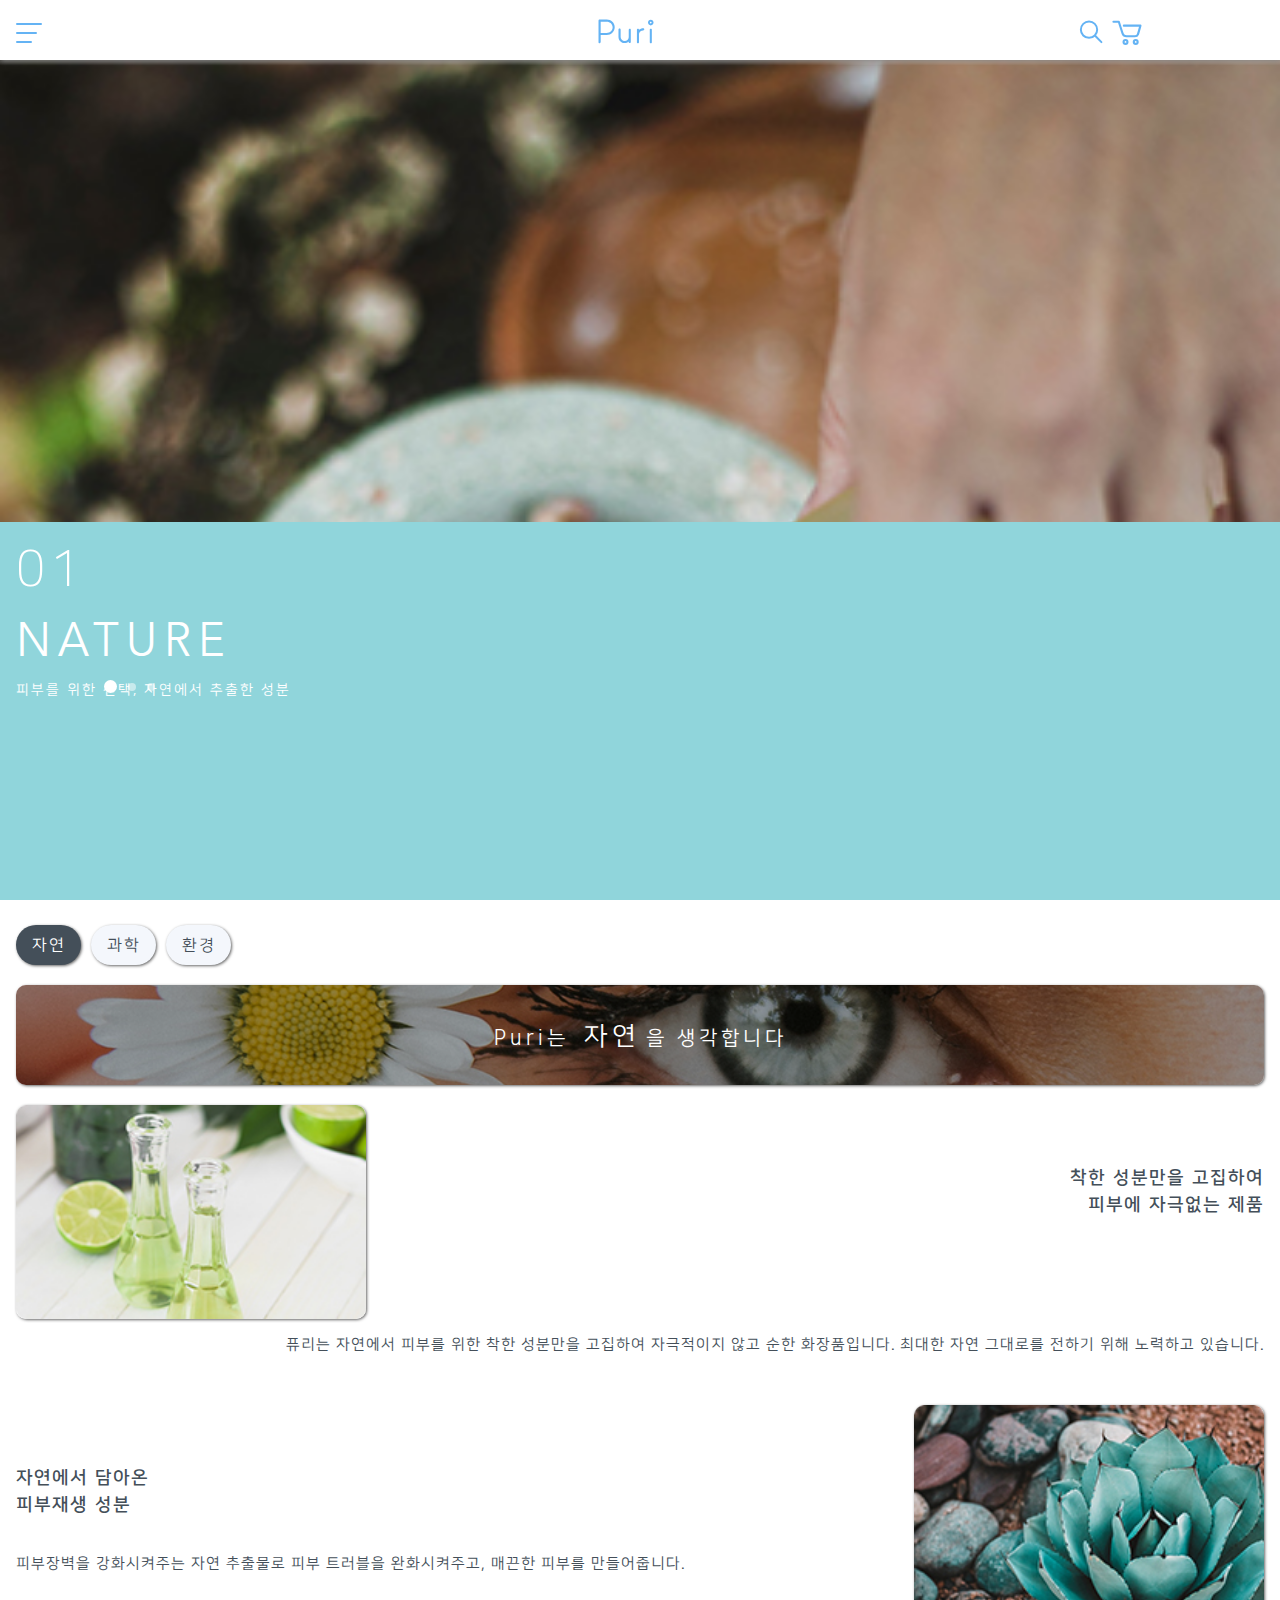
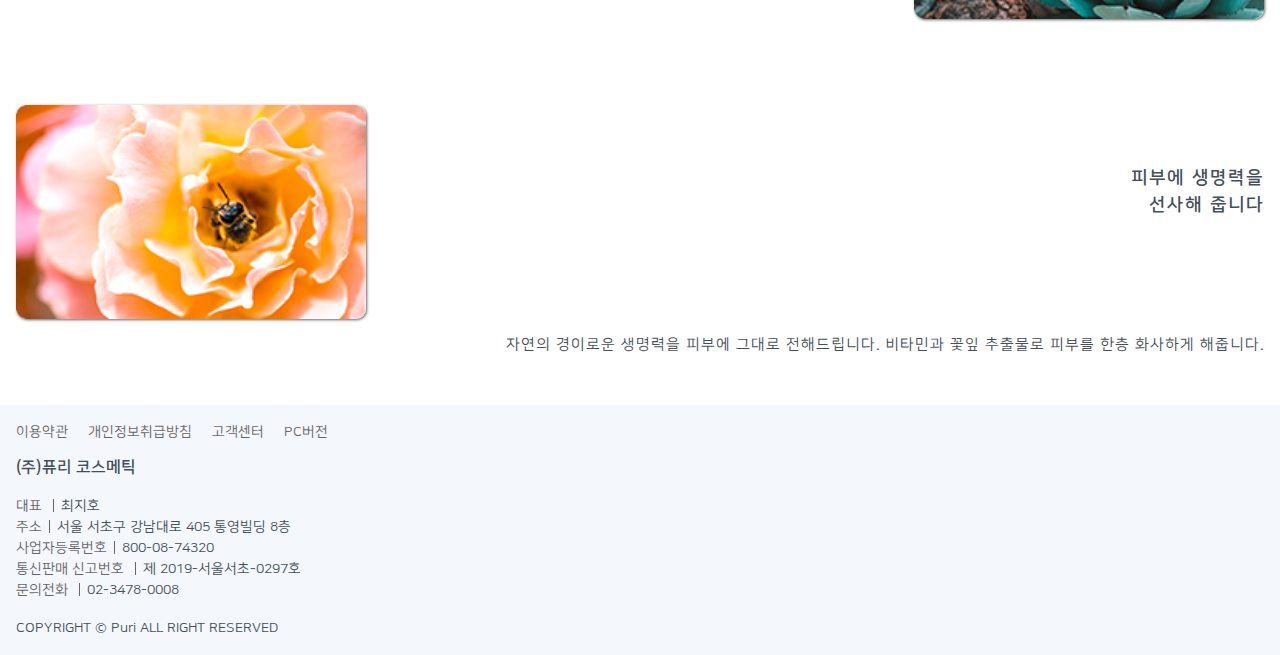
==== commit bb0577e8: "fix errors" ====
--- a/sub/brand.html
+++ b/sub/brand.html
@@ -313,7 +313,9 @@
                     <div class="swiper-wrapper">
                         <!-- 상세내용 -->
                         <div class="swiper-slide">
-                            <img src="../assets/images/brand/about_slide_img.jpg" alt="" srcset="../assets/images/brand/about_slide_imgx3.jpg 3x">
+                            <figure>
+                                <img src="../assets/images/brand/about_slide_img.jpg" alt="" srcset="../assets/images/brand/about_slide_imgx3.jpg 3x">
+                            </figure>
                             <div class="txt_box1">
                                 <span>01</span>
                                 <strong>NATURE</strong>
@@ -321,7 +323,9 @@
                             </div>
                         </div>
                         <div class="swiper-slide">
-                            <img src="../assets/images/brand/about_slide_img2.jpg" alt="" srcset="../assets/images/brand/about_slide_img2x3.jpg 3x">
+                            <figure>
+                                <img src="../assets/images/brand/about_slide_img2.jpg" alt="" srcset="../assets/images/brand/about_slide_img2x3.jpg 3x">
+                            </figure>
                             <div class="txt_box2">
                                 <span>02</span>
                                 <strong>SCIENCE</strong>
@@ -329,7 +333,9 @@
                             </div>
                         </div>
                         <div class="swiper-slide">
-                            <img src="../assets/images/brand/about_slide_img3.jpg" alt="" srcset="../assets/images/brand/about_slide_img3x3.jpg 3x">
+                            <figure>
+                                <img src="../assets/images/brand/about_slide_img3.jpg" alt="" srcset="../assets/images/brand/about_slide_img3x3.jpg 3x">
+                            </figure>
                             <div class="txt_box3">
                                 <span>03</span>
                                 <strong>ENVIRON- <br>MENT</strong>
@@ -376,17 +382,17 @@
                     </div>
                     <ul>
                         <li>
-                            <img src="../assets/images/brand/nature_img1.jpg" alt="" srcset="../assets/images/brand/nature_img1x3.jpg 3x">
+                            <img src="../assets/images/brand/science_img1.jpg" alt="" srcset="../assets/images/brand/science_img1x3.jpg 3x">
                             <strong>착한 성분만을 고집하여<br> 피부에 자극없는 제품</strong>
                             <p>퓨리는 자연에서 피부를 위한 착한 성분만을 고집하여 자극적이지 않고 순한 화장품입니다. 최대한 자연 그대로를 전하기 위해 노력하고 있습니다.</p>
                         </li>
                         <li class="even">
-                            <img src="../assets/images/brand/nature_img2.jpg" alt="" srcset="../assets/images/brand/nature_img2x3.jpg 3x">                        
+                            <img src="../assets/images/brand/science_img2.jpg" alt="" srcset="../assets/images/brand/science_img2x3.jpg 3x">                        
                             <strong>자연에서 담아온<br> 피부재생 성분</strong>
                             <p>피부장벽을 강화시켜주는 자연 추출물로 피부 트러블을 완화시켜주고, 매끈한 피부를 만들어줍니다.</p>
                         </li>
                         <li>
-                            <img src="../assets/images/brand/nature_img3.jpg" alt="" srcset="../assets/images/brand/nature_img3x3.jpg 3x">                        
+                            <img src="../assets/images/brand/science_img3.jpg" alt="" srcset="../assets/images/brand/science_img3x3.jpg 3x">                        
                             <strong>피부에 생명력을<br> 선사해 줍니다</strong>
                             <p>자연의 경이로운 생명력을 피부에 그대로 전해드립니다. 비타민과 꽃잎 추출물로 피부를 한층 화사하게 해줍니다.</p>
                         </li>
@@ -398,17 +404,17 @@
                     </div>
                     <ul>
                         <li>
-                            <img src="../assets/images/brand/nature_img1.jpg" alt="" srcset="../assets/images/brand/nature_img1x3.jpg 3x">
+                            <img src="../assets/images/brand/eco_img1.jpg" alt="" srcset="../assets/images/brand/eco_img1x3.jpg 3x">
                             <strong>착한 성분만을 고집하여<br> 피부에 자극없는 제품</strong>
                             <p>퓨리는 자연에서 피부를 위한 착한 성분만을 고집하여 자극적이지 않고 순한 화장품입니다. 최대한 자연 그대로를 전하기 위해 노력하고 있습니다.</p>
                         </li>
                         <li class="even">
-                            <img src="../assets/images/brand/nature_img2.jpg" alt="" srcset="../assets/images/brand/nature_img2x3.jpg 3x">                        
+                            <img src="../assets/images/brand/eco_img2.jpg" alt="" srcset="../assets/images/brand/eco_img2x3.jpg 3x">                        
                             <strong>자연에서 담아온<br> 피부재생 성분</strong>
                             <p>피부장벽을 강화시켜주는 자연 추출물로 피부 트러블을 완화시켜주고, 매끈한 피부를 만들어줍니다.</p>
                         </li>
                         <li>
-                            <img src="../assets/images/brand/nature_img3.jpg" alt="" srcset="../assets/images/brand/nature_img3x3.jpg 3x">                        
+                            <img src="../assets/images/brand/eco_img3.jpg" alt="" srcset="../assets/images/brand/eco_img3x3.jpg 3x">                        
                             <strong>피부에 생명력을<br> 선사해 줍니다</strong>
                             <p>자연의 경이로운 생명력을 피부에 그대로 전해드립니다. 비타민과 꽃잎 추출물로 피부를 한층 화사하게 해줍니다.</p>
                         </li>
--- a/assets/css/common.css
+++ b/assets/css/common.css
@@ -22,7 +22,7 @@
   font-family: ave;
   font-weight: 500;
   src: url("../fonts/Avenir-Heavy.woff") format("woff"), url("../fonts/AvenirLTStd-Heavy.woff2") format("woff2"), url("../fonts/AvenirLTStd-Heavy.ttf") format("truetype"); }
-body, h1, h2, h3, h4, h5, h6, p, ul, button {
+body, h1, h2, h3, h4, h5, h6, p, ul, button, figure {
   padding: 0;
   margin: 0; }
 
@@ -74,6 +74,9 @@
   position: absolute;
   top: 0;
   left: -9999px; }
+
+.nonvisible {
+  visibility: hidden; }
 
 .area {
   padding-left: 16px;
@@ -124,17 +127,13 @@
   stroke-miterlimit: 10; }
 svg#logo .st3, svg#logoIcon .st3 {
   fill: #64b3f4; }
-svg#cartIcon .st0, svg#cart .st0 {
+svg#homeIcon .st0, svg#cartIcon .st0, svg#searchIcon .st0, svg#searchIcon2 .st0, svg#align .st0, svg#view .st0, svg.icon_cart .st0, svg.icon_like .st0, svg.review .st0 {
   stroke-width: 7; }
-svg#cartIcon .st1, svg#cart .st1 {
+svg#homeIcon .st1, svg#cartIcon .st1, svg#searchIcon .st1, svg#searchIcon2 .st1, svg#align .st1, svg#view .st1, svg.icon_cart .st1, svg.icon_like .st1, svg.review .st1 {
+  stroke-width: 7; }
+svg#cart .st0, svg#order .st0, svg#like .st0, svg#recent .st0 {
   stroke-width: 6; }
-svg#searchIcon .st0, svg#searchIcon2 .st0 {
-  stroke-width: 7; }
-svg#searchIcon .st1, svg#searchIcon2 .st1 {
-  stroke-width: 7; }
-svg#homeIcon .st0, svg#order .st0, svg#like .st0, svg#recent .st0, svg#align .st0, svg#view .st0, svg.icon_cart .st0, svg.icon_like .st0, svg.review .st0 {
-  stroke-width: 6; }
-svg#homeIcon .st1, svg#order .st1, svg#like .st1, svg#recent .st1, svg#align .st1, svg#view .st1, svg.icon_cart .st1, svg.icon_like .st1, svg.review .st1 {
+svg#cart .st1, svg#order .st1, svg#like .st1, svg#recent .st1 {
   stroke-width: 6; }
 
 /* header */
@@ -261,7 +260,7 @@
   max-width: 360px;
   min-width: 287px; }
   #gnb .logo {
-    top: 13px;
+    top: 10px;
     left: 50%;
     margin-left: -56px;
     height: 54px; }
@@ -436,6 +435,8 @@
         .main_visual_bnr .swiper-container .swiper-slide a.bnr1 {
           background-image: url("../images/main/main_banner1x3.jpg"); }
         .main_visual_bnr .swiper-container .swiper-slide a.bnr2 {
+          background-image: url("../images/main/main_banner3x3.jpg"); }
+        .main_visual_bnr .swiper-container .swiper-slide a.bnr3 {
           background-image: url("../images/main/main_banner2x3.jpg"); } }
 .main_visual_bnr .swiper-pagination-fraction {
   bottom: 100px;
@@ -533,8 +534,12 @@
     #aboutPuri .swiper-container .swiper-slide {
       width: 100%;
       height: 100%; }
-      #aboutPuri .swiper-container .swiper-slide img {
-        height: 55%; }
+      #aboutPuri .swiper-container .swiper-slide figure {
+        height: 55%;
+        overflow: hidden; }
+        #aboutPuri .swiper-container .swiper-slide figure img {
+          width: 100%;
+          min-width: 395px; }
       #aboutPuri .swiper-container .swiper-slide div {
         height: 45%;
         background: #90d5db;
@@ -593,7 +598,7 @@
     #brandTab .tablist .tab.active {
       background: #444f59;
       color: #fff; }
-  #brandTab .tabpanel div {
+  #brandTab .tabpanel div:first-child {
     -webkit-background-size: cover !important;
     background-size: cover !important;
     height: 100px;
@@ -601,14 +606,14 @@
     background: no-repeat center;
     position: relative;
     margin: 20px 0; }
-    #brandTab .tabpanel div::before {
+    #brandTab .tabpanel div:first-child::before {
       -webkit-border-radius: 10px;
       border-radius: 10px;
       content: "";
       display: block;
       background: rgba(0, 0, 0, 0.3);
       height: 100px; }
-    #brandTab .tabpanel div p {
+    #brandTab .tabpanel div:first-child p {
       position: absolute;
       width: 100%;
       top: 35%;
@@ -617,45 +622,52 @@
       letter-spacing: 4px;
       color: #fff;
       text-align: center; }
-      #brandTab .tabpanel div p span {
+      #brandTab .tabpanel div:first-child p span {
         padding: 0 6px;
         font-size: 26px; }
     @media screen and (-webkit-min-device-pixel-ratio: 3), screen and (min-resolution: 3dpi), screen and (min-resolution: 3dppx) {
-      #brandTab .tabpanel div.nature_visual {
+      #brandTab .tabpanel div:first-child.nature_visual {
         background-image: url("../images/brand/nature_visualx3.jpg"); }
-      #brandTab .tabpanel div.science_visual {
+      #brandTab .tabpanel div:first-child.science_visual {
         background-image: url("../images/brand/science_visualx3.jpg"); }
-      #brandTab .tabpanel div.eco_visual {
+      #brandTab .tabpanel div:first-child.eco_visual {
         background-image: url("../images/brand/eco_visualx3.jpg"); } }
   #brandTab .tabpanel ul li {
     position: relative;
     height: 300px; }
     #brandTab .tabpanel ul li strong, #brandTab .tabpanel ul li p {
-      position: absolute;
-      right: 0;
       text-align: right;
       line-height: 1.5;
-      letter-spacing: 1px; }
+      position: absolute;
+      right: 0; }
     #brandTab .tabpanel ul li strong {
-      font-size: 20px;
-      top: 60px; }
+      letter-spacing: 2px;
+      top: 20%;
+      font-size: 18px; }
     #brandTab .tabpanel ul li p {
       font-size: 15px;
-      padding-top: 10px;
-      width: 80%; }
+      padding: 15px 0 35px;
+      letter-spacing: 1px;
+      width: 90%; }
     #brandTab .tabpanel ul li.even strong, #brandTab .tabpanel ul li.even p {
+      text-align: left; }
+    #brandTab .tabpanel ul li.even strong {
+      left: 0; }
+    #brandTab .tabpanel ul li.even p {
+      margin-left: 0;
       left: 0;
-      text-align: left; }
-    #brandTab .tabpanel ul li.even p {
-      top: 140px; }
+      top: 133px; }
     #brandTab .tabpanel ul li.even img {
       position: absolute;
       right: 0; }
+    #brandTab .tabpanel ul li img {
+      width: 70%;
+      max-width: 350px; }
 
 /* skincare page */
 .skincare_visual {
   width: 100%;
-  height: 160px;
+  height: 130px;
   text-align: center;
   color: #ffffff;
   letter-spacing: 3px;
@@ -667,7 +679,7 @@
   .skincare_visual h3 {
     font-size: 34px;
     position: absolute;
-    bottom: 45px;
+    bottom: 26px;
     color: #ffffff;
     font-family: ave;
     font-weight: 300;
@@ -675,7 +687,7 @@
     width: 100%;
     letter-spacing: 6px; }
   .skincare_visual p {
-    padding-top: 42px;
+    padding-top: 38px;
     font-size: 17px; }
 
 .controls {
@@ -721,41 +733,61 @@
         font-weight: 500; }
 
 .product_items ul {
-  margin-top: 20px;
   display: flex;
-  flex-wrap: wrap; }
+  flex-wrap: wrap;
+  min-width: 320px;
+  justify-content: space-between;
+  margin: 20px 10px 0; }
   .product_items ul li {
     -webkit-box-sizing: border-box;
     box-sizing: border-box;
-    width: 50%;
+    width: 25%;
     margin-bottom: 30px;
-    position: relative; }
-    .product_items ul li:nth-child(even) {
-      padding-left: 10px; }
-      .product_items ul li:nth-child(even) .item_txt {
-        margin-left: 10px; }
-    .product_items ul li .item_txt {
-      -webkit-border-radius: 0 0 10px 10px;
-      border-radius: 0 0 10px 10px;
+    padding: 6px; }
+    @media screen and (max-width: 660px) {
+      .product_items ul li {
+        width: 33.333%; } }
+    @media screen and (max-width: 480px) {
+      .product_items ul li {
+        width: 50%; } }
+    .product_items ul li .boxarea {
       -webkit-box-sizing: border-box;
       box-sizing: border-box;
-      position: absolute;
-      top: 152px;
-      height: 55px;
-      left: 0;
-      background: rgba(255, 255, 255, 0.8);
-      width: 98.5%;
-      letter-spacing: 2px;
-      padding: 5px; }
-      .product_items ul li .item_txt .price {
-        margin-top: 5px;
-        text-align-last: right;
-        font-size: 15px; }
-        .product_items ul li .item_txt .price .dc {
-          text-decoration: line-through;
-          color: #777777;
-          font-size: 12px;
-          margin-right: 6px; }
+      position: relative;
+      overflow: hidden;
+      width: 100%;
+      min-width: 135px; }
+      .product_items ul li .boxarea img {
+        height: 100%;
+        width: 100%; }
+      .product_items ul li .boxarea .item_txt {
+        -webkit-box-sizing: border-box;
+        box-sizing: border-box;
+        position: absolute;
+        bottom: 0;
+        height: 55px;
+        left: 0;
+        background: rgba(255, 255, 255, 0.8);
+        width: 100%;
+        letter-spacing: 2px;
+        padding: 7px 5px; }
+        .product_items ul li .boxarea .item_txt p:first-child {
+          white-space: nowrap;
+          overflow: hidden;
+          text-overflow: ellipsis;
+          width: 100%; }
+        .product_items ul li .boxarea .item_txt .price {
+          margin-top: 5px;
+          text-align-last: right;
+          font-size: 16px;
+          position: relative; }
+          .product_items ul li .boxarea .item_txt .price .dc {
+            text-decoration: line-through;
+            color: #777777;
+            font-size: 12px;
+            margin-right: 6px;
+            position: absolute;
+            left: 0; }
     .product_items ul li .iconbox {
       height: 40px;
       margin-top: 10px; }
@@ -765,8 +797,8 @@
         height: 35px;
         margin-right: 5px; }
         .product_items ul li .iconbox .icon svg {
-          height: 63%;
-          margin: 6.5px 5.5px; }
+          height: 60%;
+          margin: 7px 5px; }
 
 /* footer */
 #footer {
